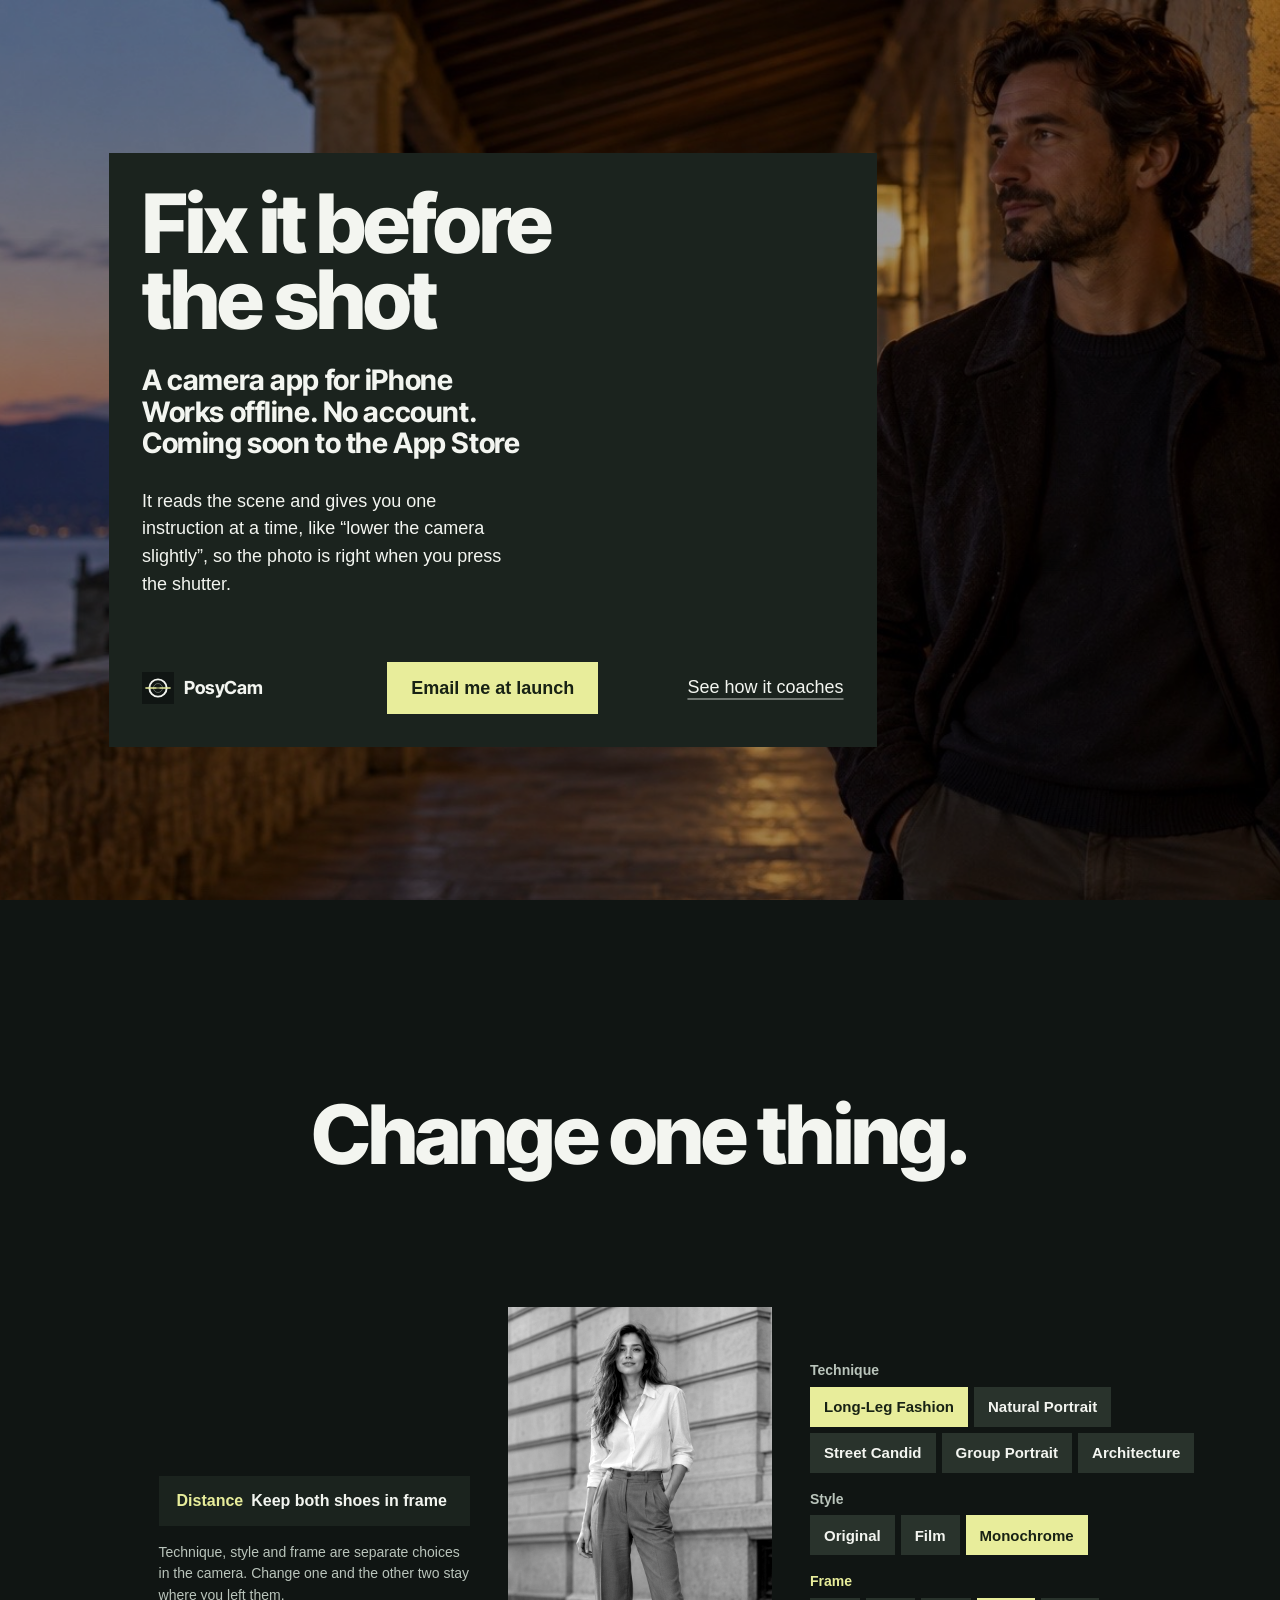
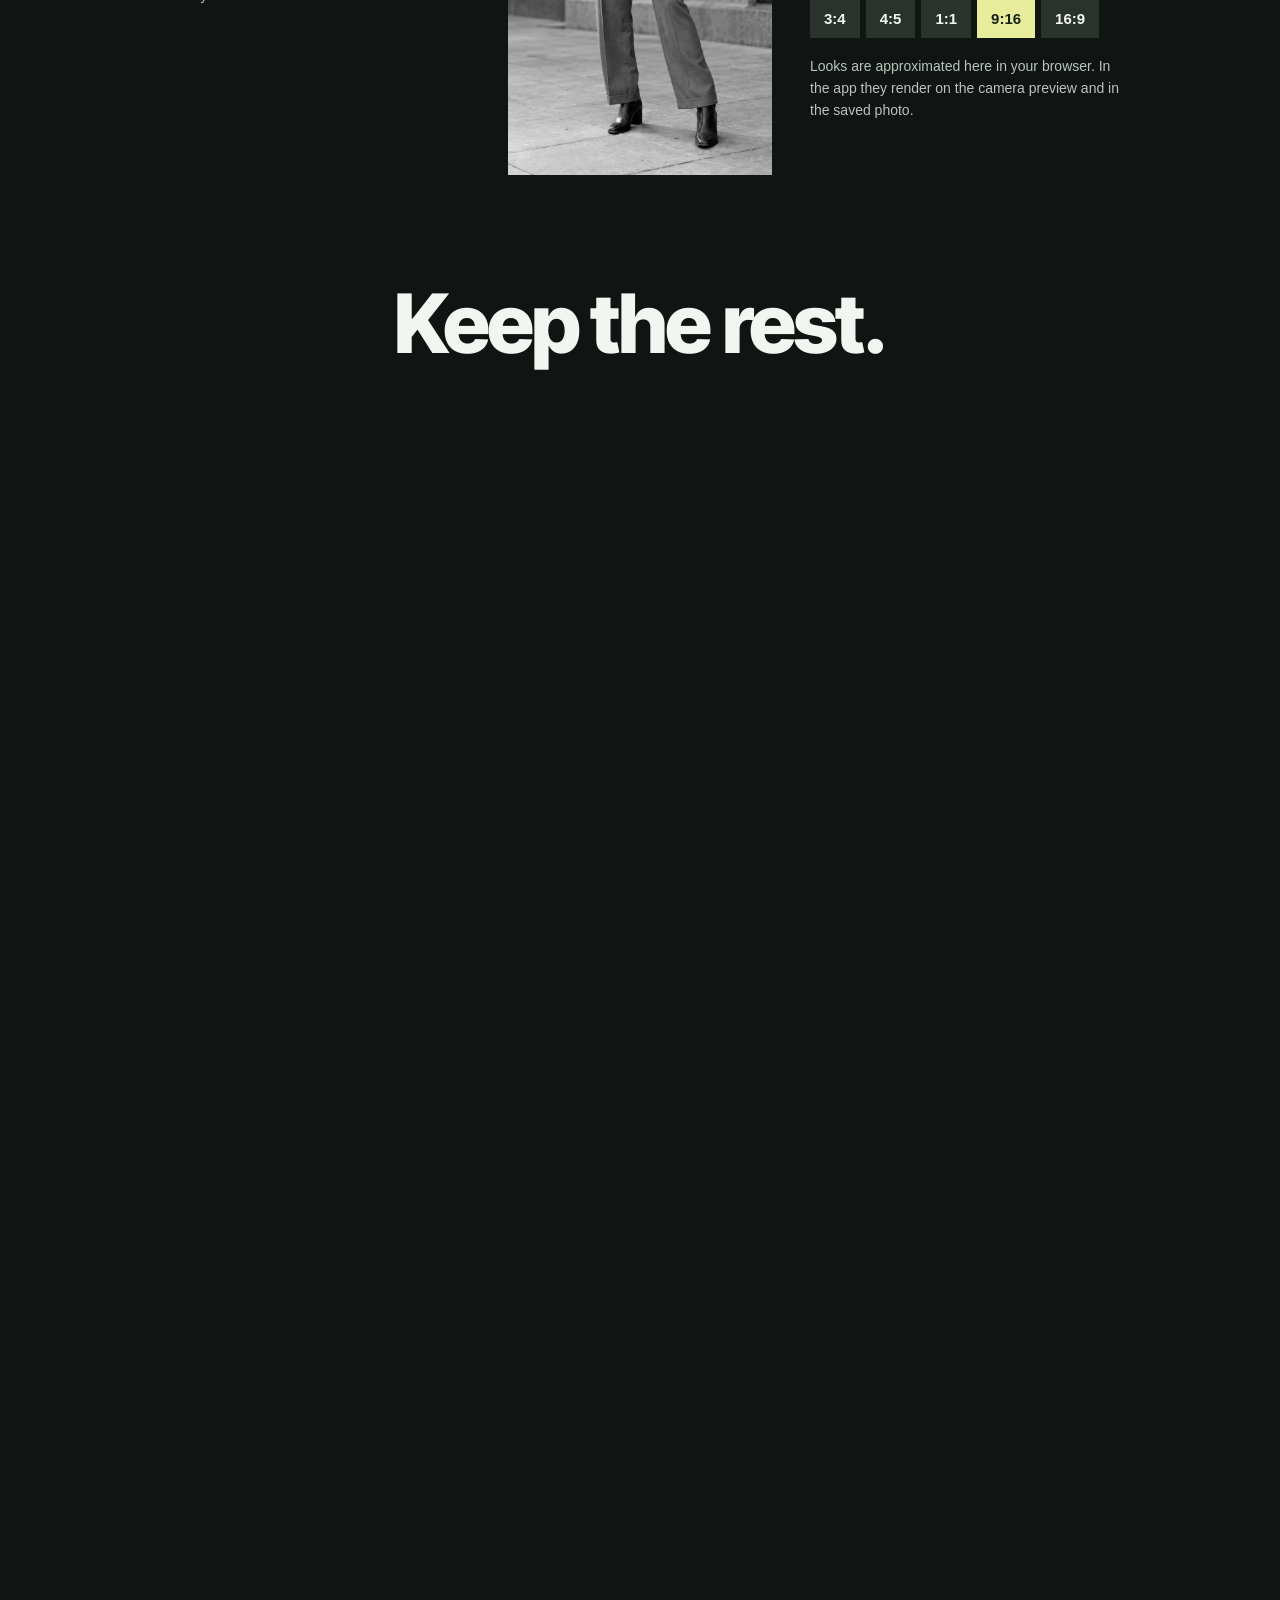
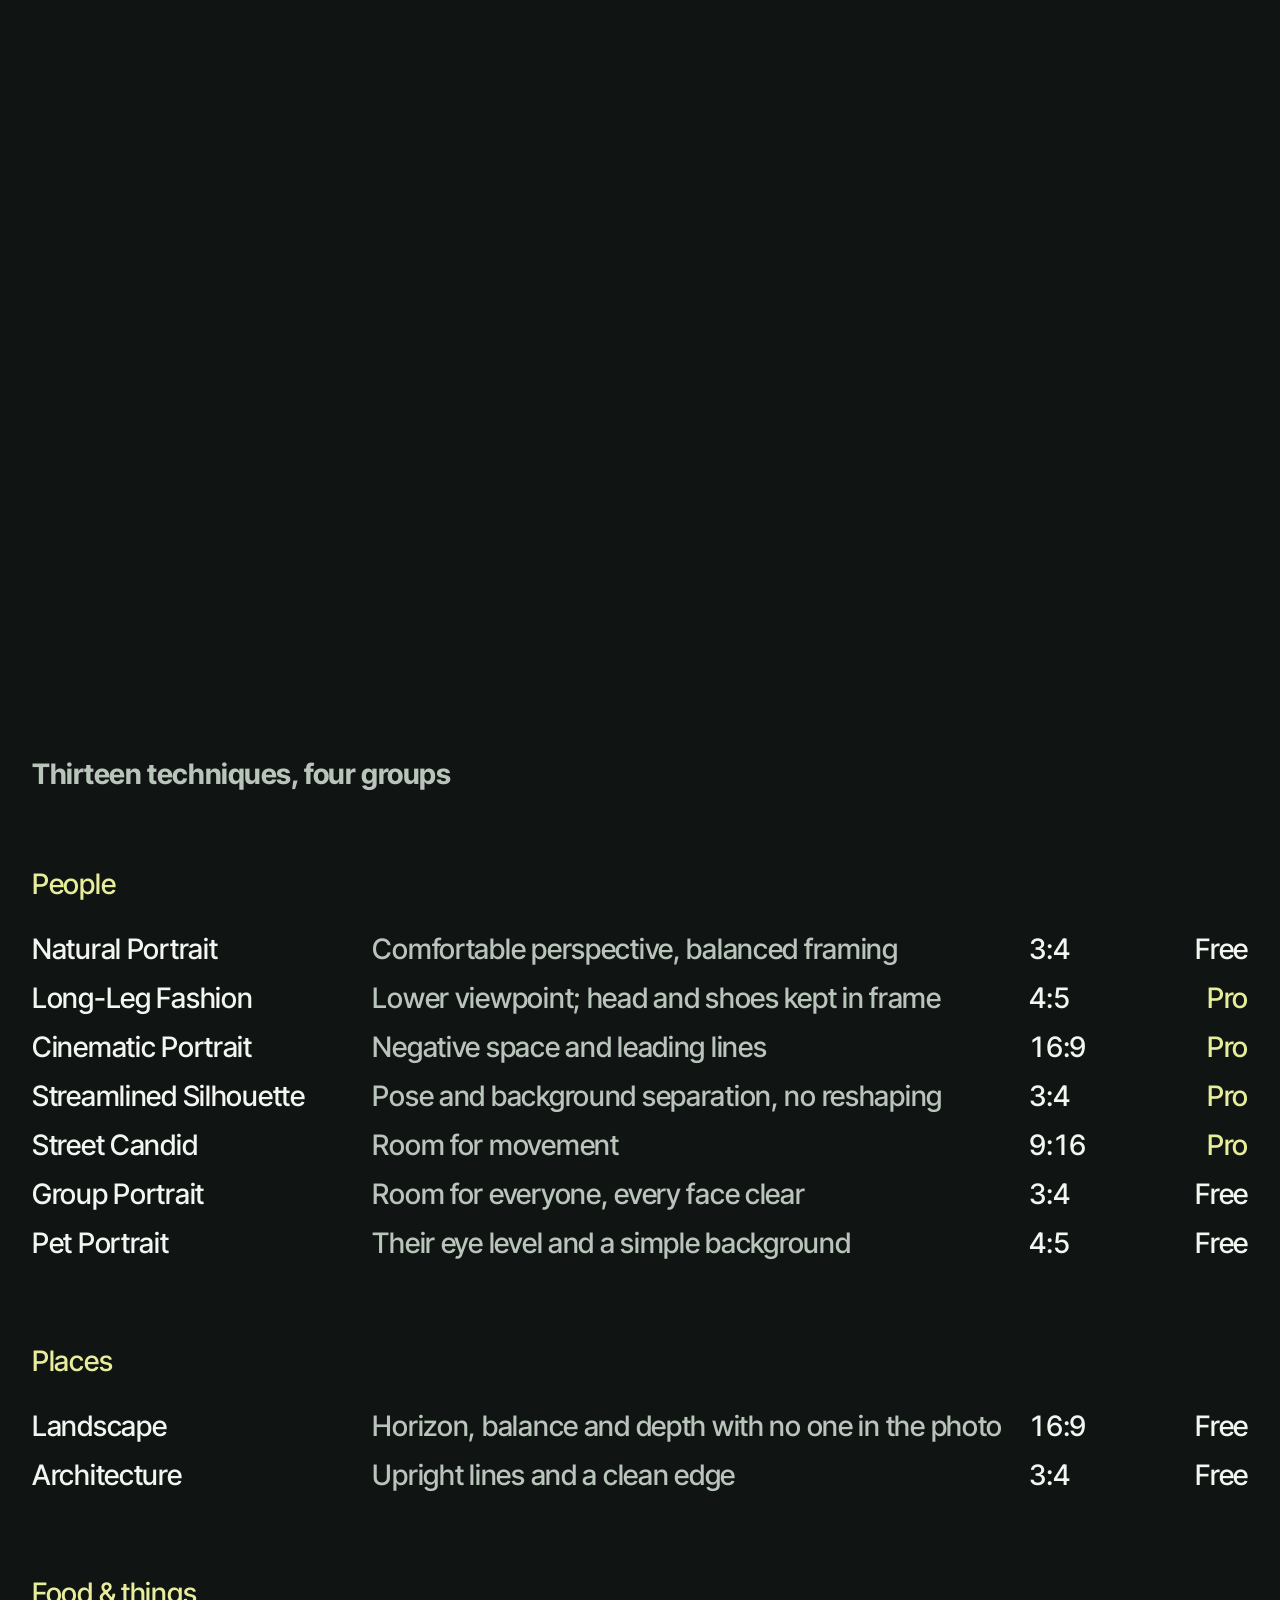
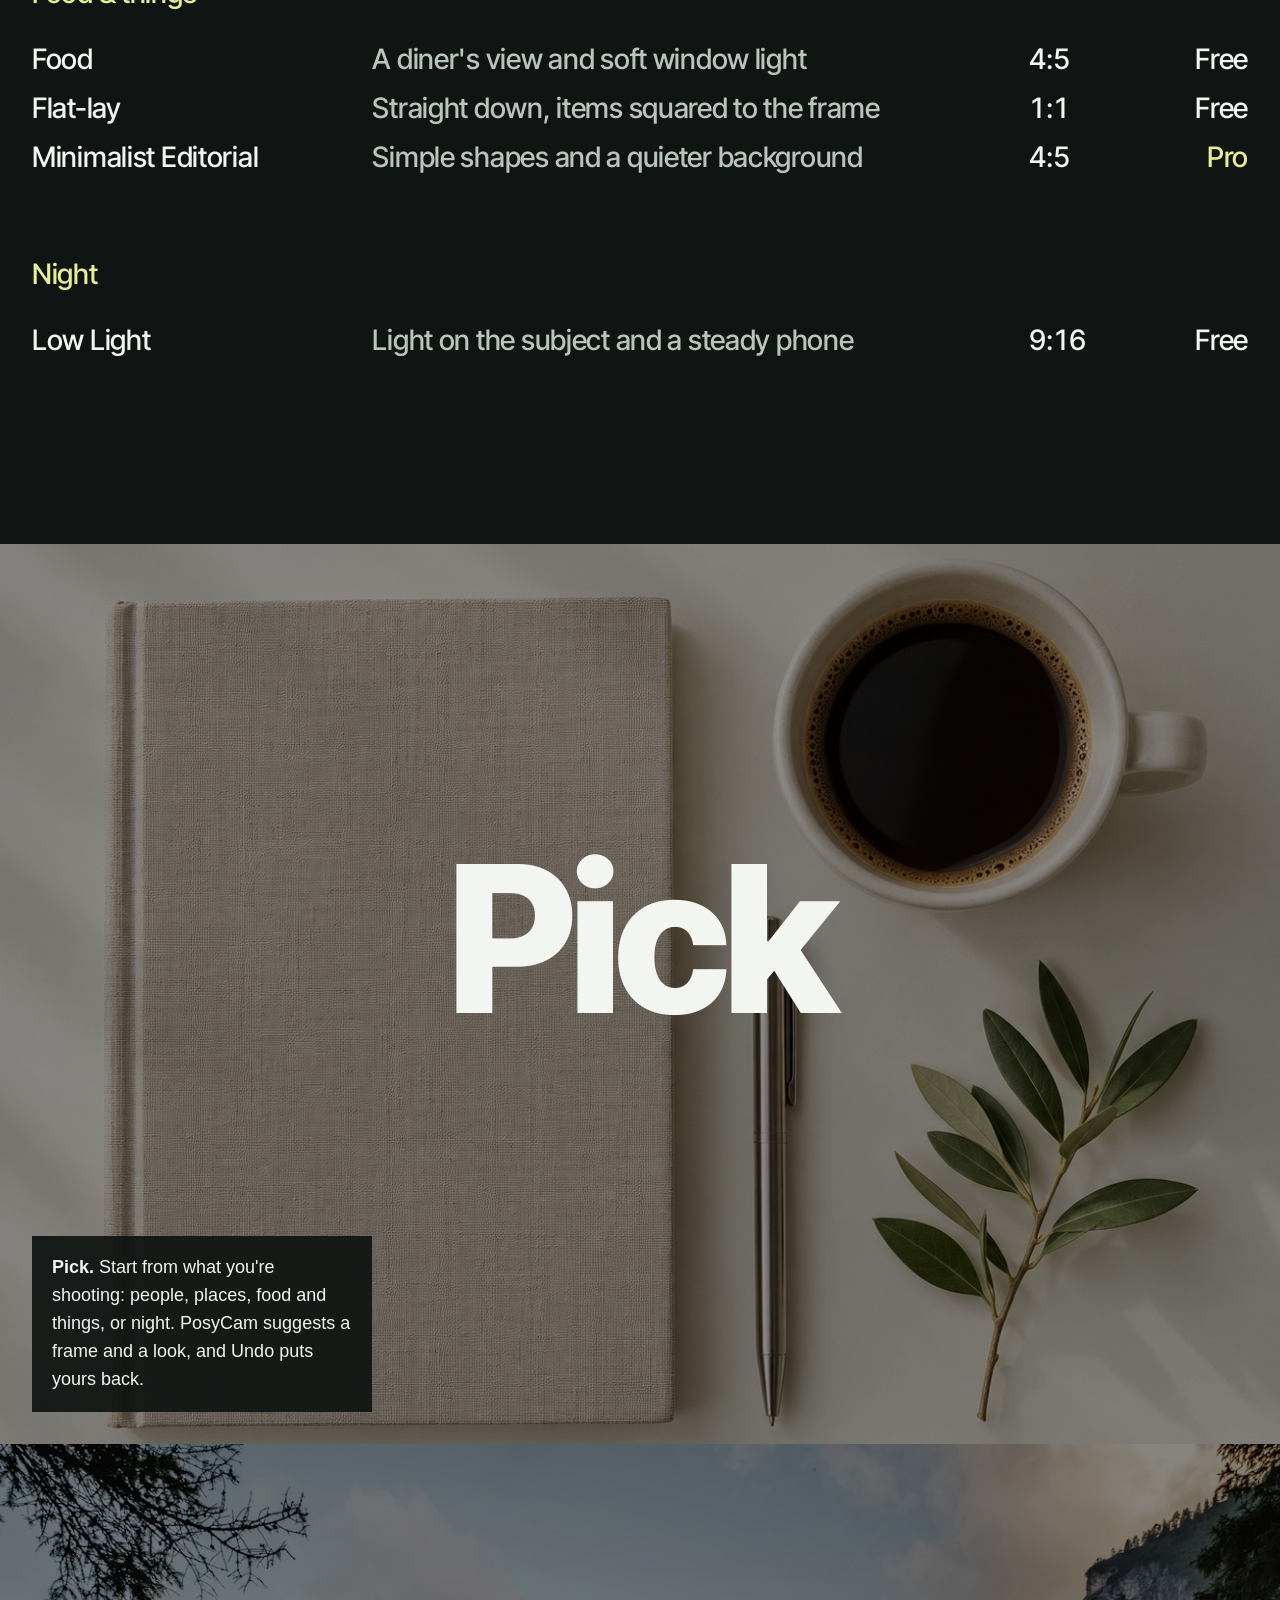
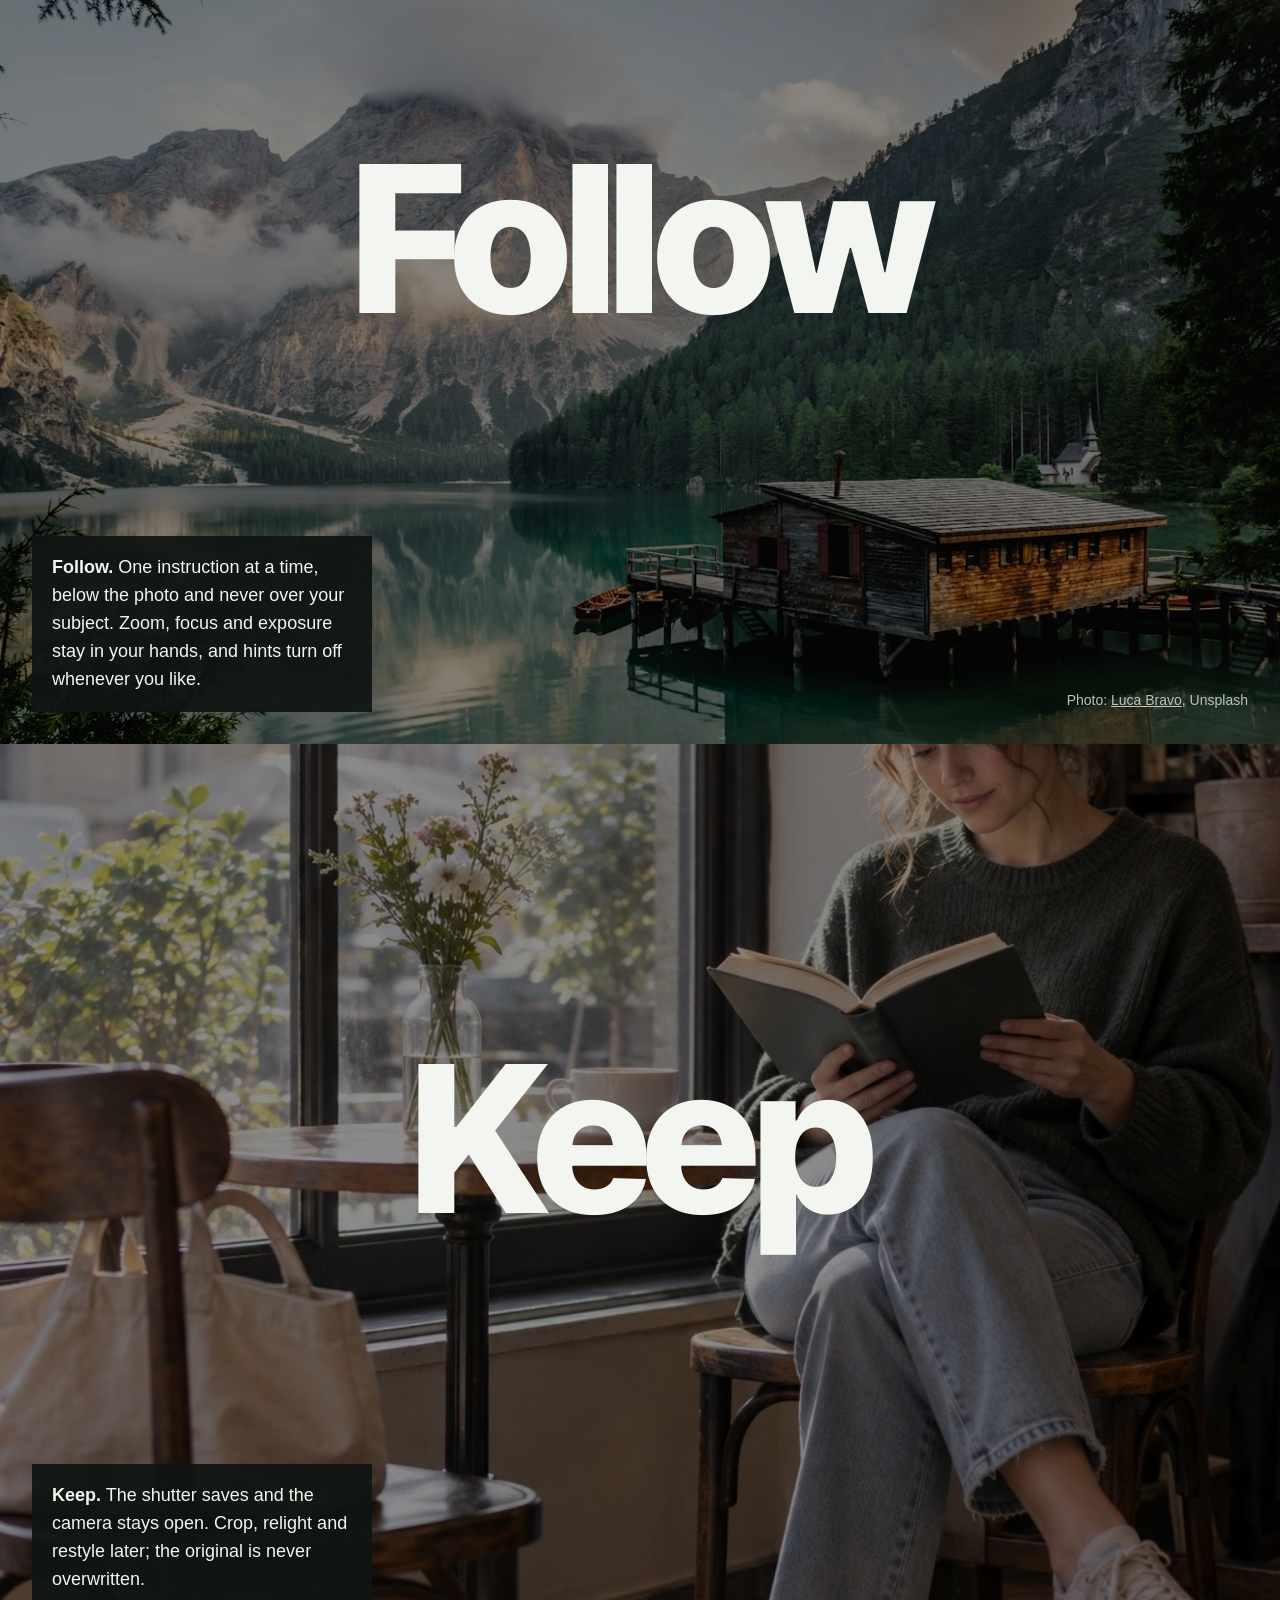
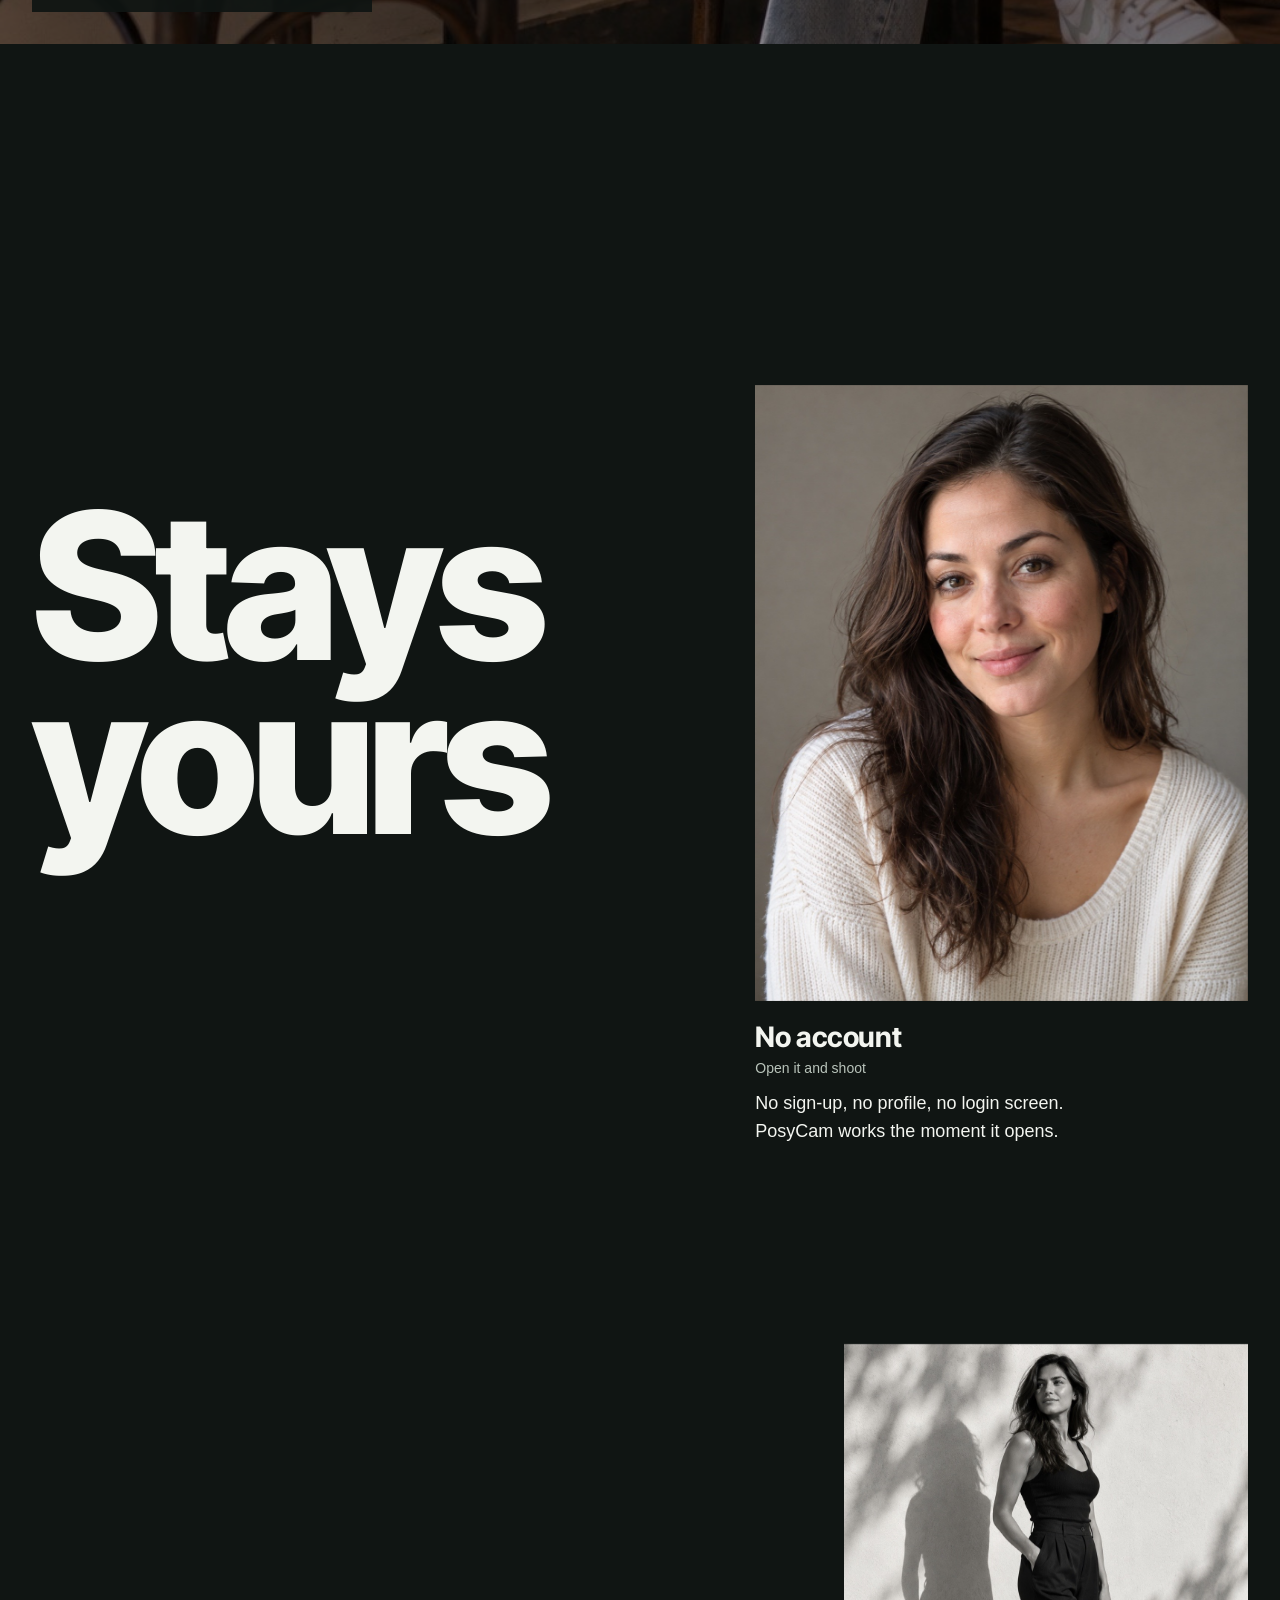
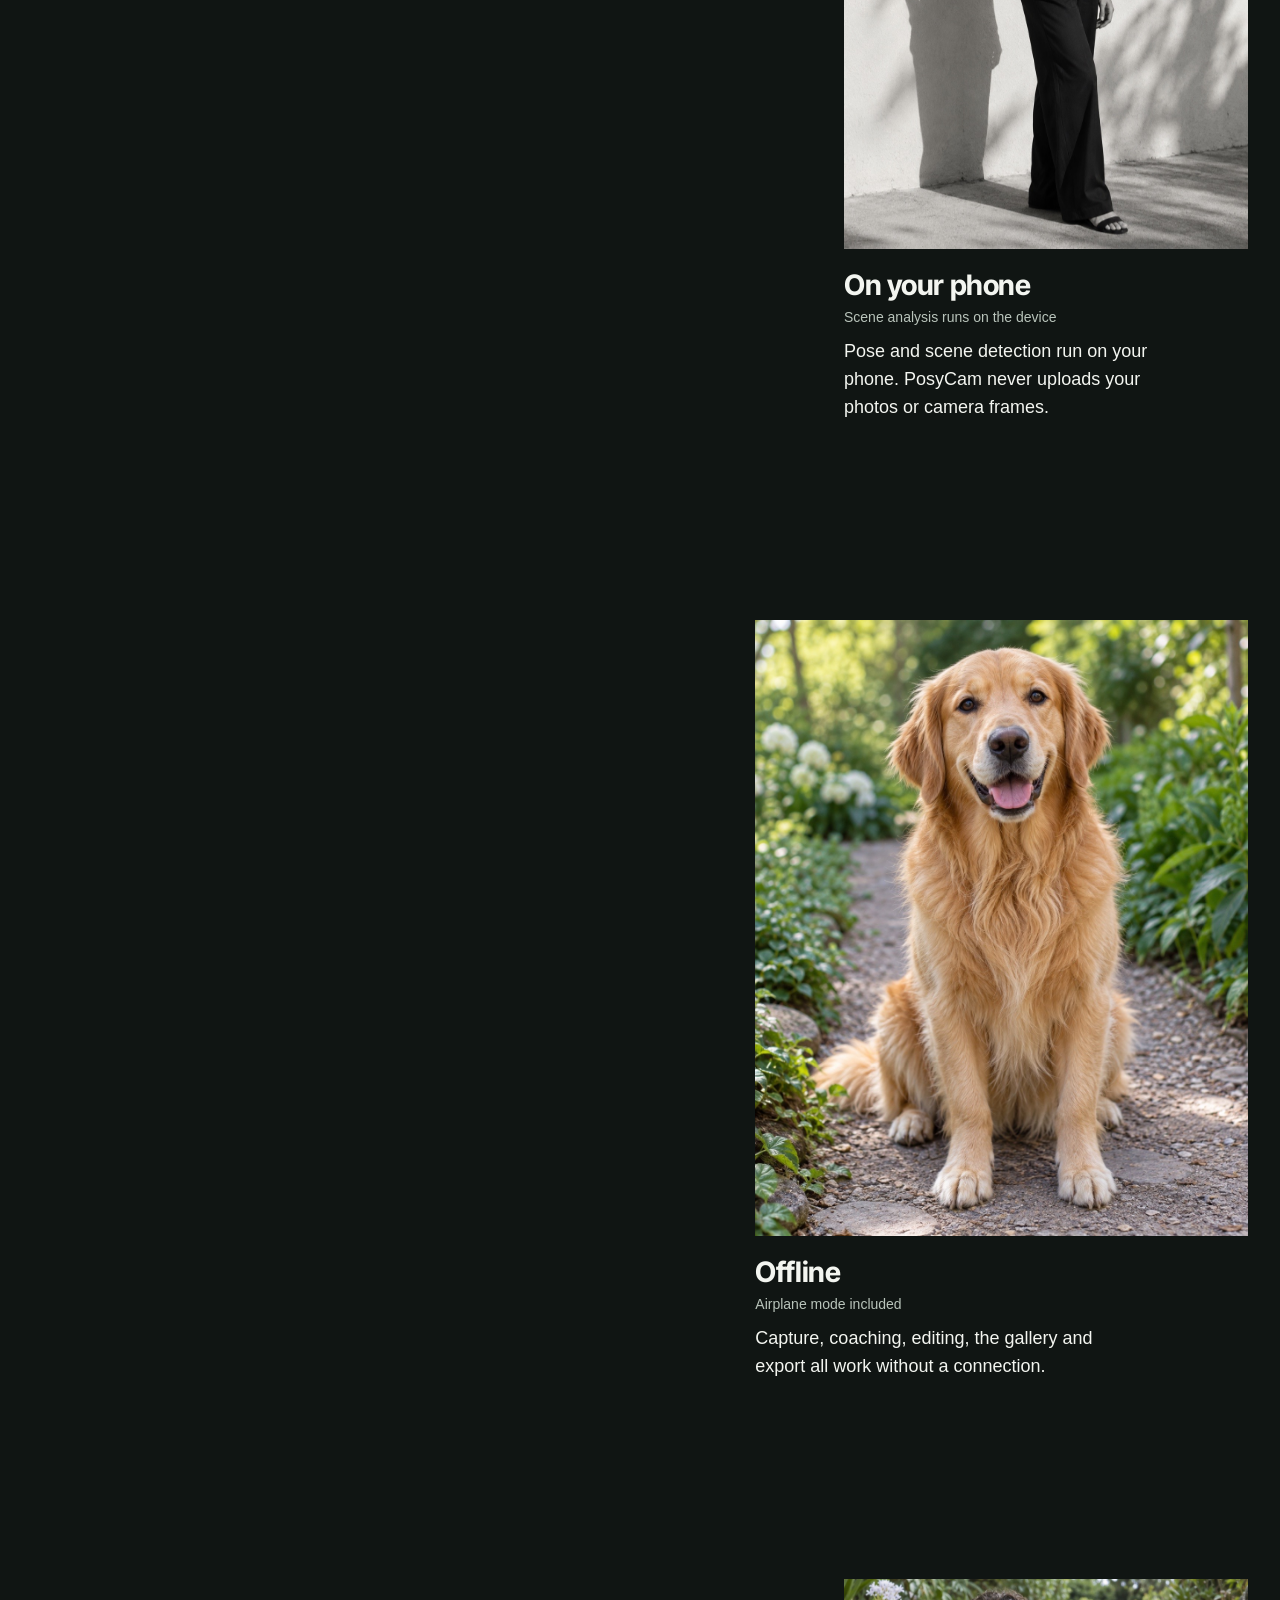
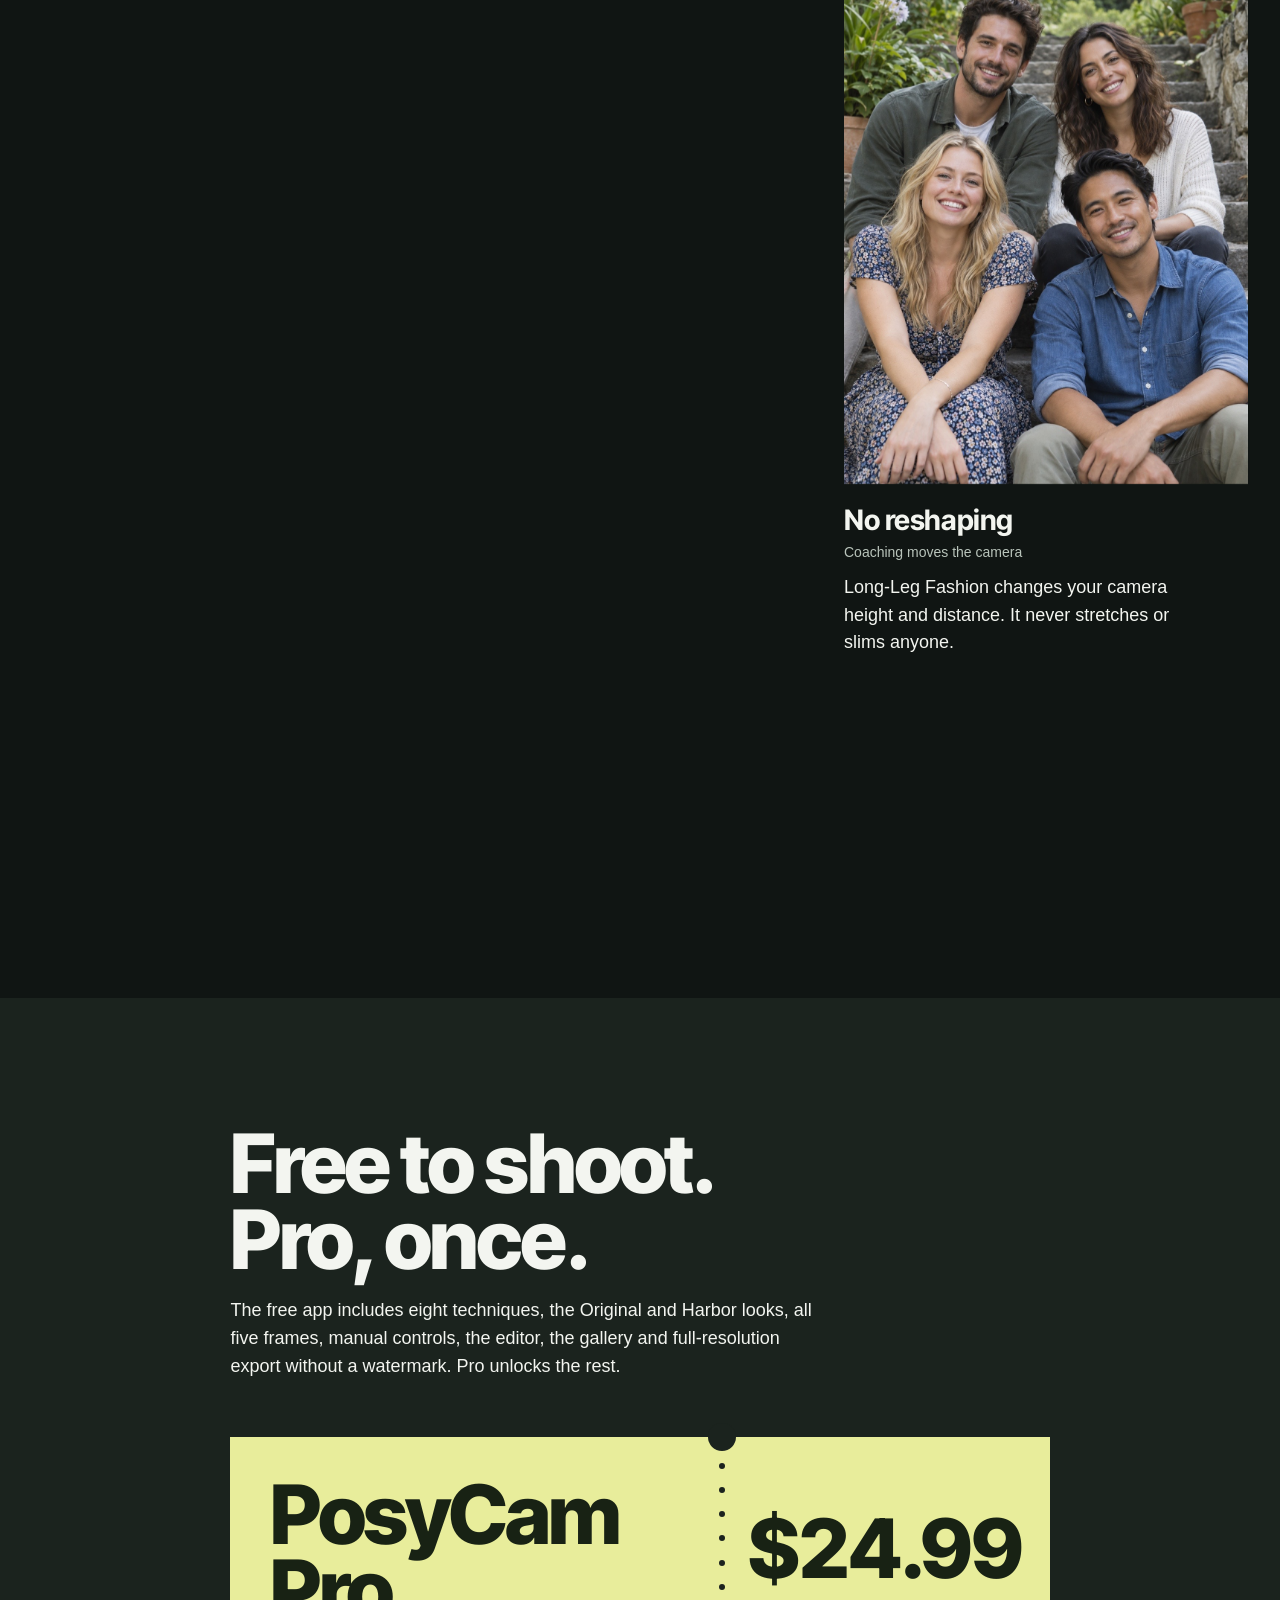
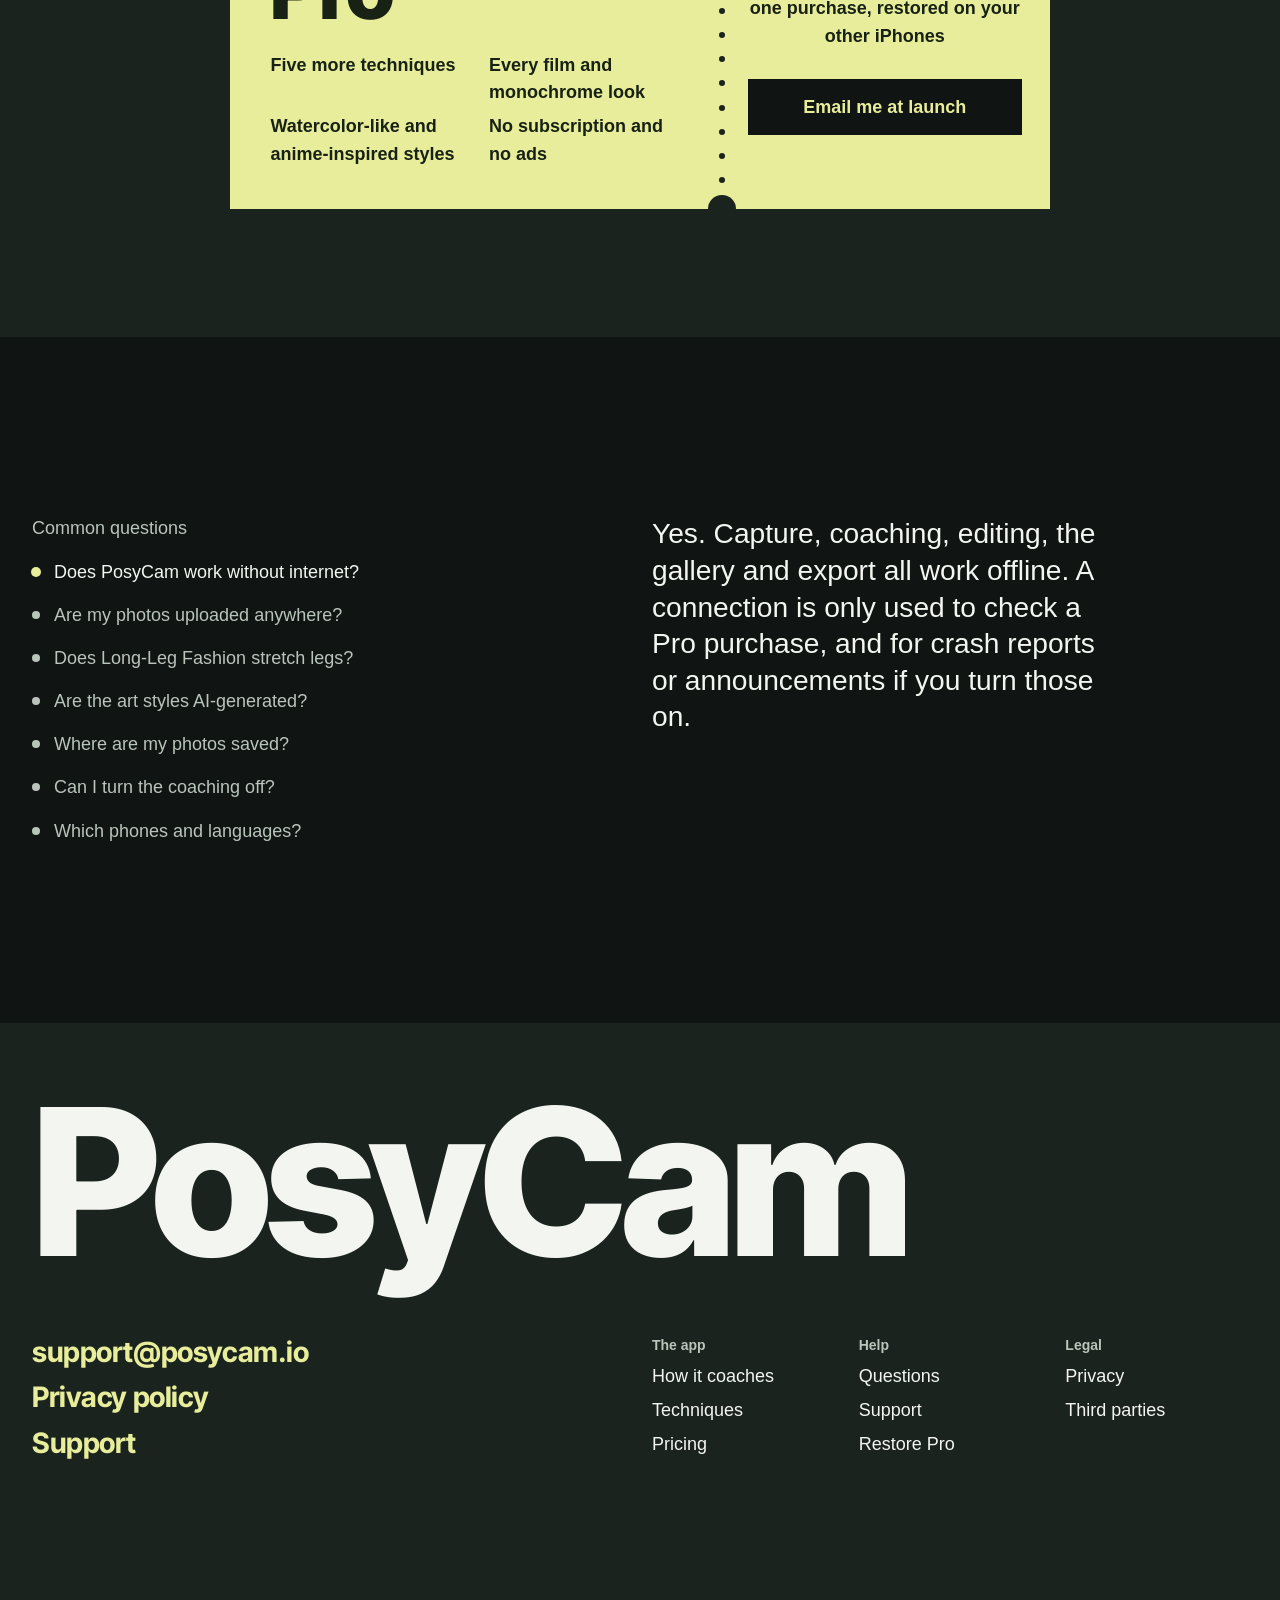
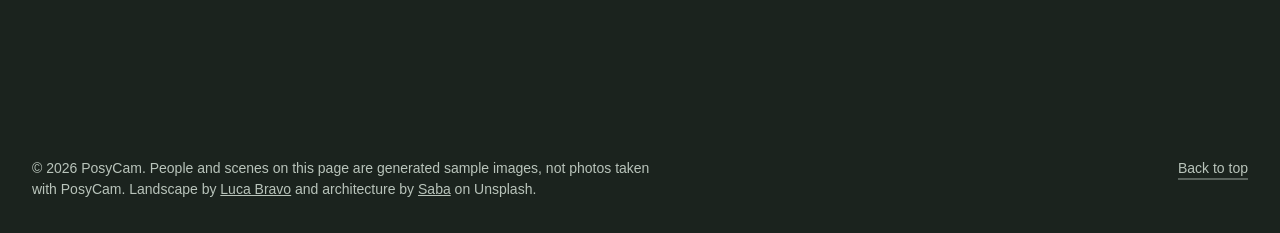
==== index.html @ 8bf220c5 "Add PosyCam landing, privacy and support pages Static site for GitHub Pages at posycam.io, using the" ====
<!doctype html>
<html lang="en">
<head>
  <meta charset="utf-8">
  <meta name="viewport" content="width=device-width, initial-scale=1">
  <title>PosyCam · Camera coaching before the shutter</title>
  <meta name="description" content="PosyCam is a camera app that coaches your framing and pose one instruction at a time. It works offline, needs no account and never uploads your photos.">
  <link rel="canonical" href="https://posycam.io/">
  <meta property="og:type" content="website">
  <meta property="og:url" content="https://posycam.io/">
  <meta property="og:title" content="PosyCam · Fix it before the shot">
  <meta property="og:description" content="A camera app that coaches your framing and pose one instruction at a time. Offline, no account, no uploads.">
  <meta property="og:image" content="https://posycam.io/assets/img/cinematic.jpg">
  <meta name="twitter:card" content="summary_large_image">
  <meta name="theme-color" content="#101513">
  <link rel="icon" href="assets/img/icon.svg" type="image/svg+xml">
  <link rel="apple-touch-icon" href="assets/img/apple-touch-icon.png">
  <link rel="preconnect" href="https://fonts.googleapis.com">
  <link rel="preconnect" href="https://fonts.gstatic.com" crossorigin>
  <link rel="stylesheet" href="https://fonts.googleapis.com/css2?family=Inter+Tight:wght@500;700;800&display=swap">
  <link rel="stylesheet" href="assets/css/site.css">
  <script>document.documentElement.classList.add('js')</script>
</head>
<body>
  <a class="skip" href="#main">Skip to content</a>

  <main id="main">
    <!-- Hero: the coach card over a dim room -->
    <section class="hero" aria-labelledby="hero-title">
      <img class="hero__photo" src="assets/img/cinematic.jpg" width="1480" height="813" alt="A man leans against a lamplit stone colonnade at dusk, with a lake and mountains behind him.">
      <div class="hero__card" data-reveal>
        <h1 id="hero-title" class="hero__title display" style="--i:0">Fix it before<br> the shot</h1>
        <p class="hero__facts" style="--i:1">
          <span>A camera app for iPhone</span>
          <span>Works offline. No account.</span>
          <span>Coming soon to the App Store</span>
        </p>
        <p class="hero__lede" style="--i:2">It reads the scene and gives you one instruction at a time, like “lower the camera slightly”, so the photo is right when you press the shutter.</p>
        <div class="hero__foot" style="--i:3">
          <a class="wordmark" href="index.html" aria-label="PosyCam home"><img src="assets/img/icon.svg" width="32" height="32" alt="">PosyCam</a>
          <a class="btn" href="mailto:support@posycam.io?subject=Tell%20me%20when%20PosyCam%20launches&amp;body=Please%20email%20me%20when%20PosyCam%20is%20on%20the%20App%20Store.">Email me at launch</a>
          <a class="link" href="#coach">See how it coaches</a>
        </div>
      </div>
    </section>

    <!-- Showcase: one viewfinder, three independent choices -->
    <section class="showcase" id="coach" aria-labelledby="coach-title">
      <div class="showcase__markers" aria-hidden="true"><span data-stage="technique"></span><span data-stage="style"></span><span data-stage="frame"></span></div>
      <div class="stage">
        <h2 id="coach-title" class="stage__title">
          <span class="stage__half stage__half--top display">Change one thing.</span>
          <span class="stage__half stage__half--bottom display">Keep the rest.</span>
        </h2>

        <div class="viewfinder" data-ui data-style="original" id="viewfinder">
          <img id="vf-photo" src="assets/img/fashion.jpg" width="1122" height="1402" alt="Sample scene for Long-Leg Fashion: a woman in wide trousers in front of a stone building.">
        </div>

        <div class="stage__left">
          <p class="coach" data-ui aria-live="polite" id="coach-line"><b>Distance</b>Keep both shoes in frame</p>
          <p class="stage__note">Technique, style and frame are separate choices in the camera. Change one and the other two stay where you left them.</p>
        </div>

        <div class="stage__right">
          <div class="controls" data-ui role="group" aria-label="Try the camera's three choices">
            <div class="controls__group is-live" data-axis="technique">
              <p class="controls__label" id="lbl-technique">Technique</p>
              <div class="chips" role="group" aria-labelledby="lbl-technique">
                <button class="chip" type="button" aria-pressed="true" data-value="fashion">Long-Leg Fashion</button>
                <button class="chip" type="button" aria-pressed="false" data-value="portrait">Natural Portrait</button>
                <button class="chip" type="button" aria-pressed="false" data-value="street">Street Candid</button>
                <button class="chip" type="button" aria-pressed="false" data-value="group">Group Portrait</button>
                <button class="chip" type="button" aria-pressed="false" data-value="architecture">Architecture</button>
              </div>
            </div>
            <div class="controls__group" data-axis="style">
              <p class="controls__label" id="lbl-style">Style</p>
              <div class="chips" role="group" aria-labelledby="lbl-style">
                <button class="chip" type="button" aria-pressed="true" data-value="original">Original</button>
                <button class="chip" type="button" aria-pressed="false" data-value="film">Film</button>
                <button class="chip" type="button" aria-pressed="false" data-value="mono">Monochrome</button>
              </div>
            </div>
            <div class="controls__group" data-axis="frame">
              <p class="controls__label" id="lbl-frame">Frame</p>
              <div class="chips" role="group" aria-labelledby="lbl-frame">
                <button class="chip" type="button" aria-pressed="false" data-value="0.75">3:4</button>
                <button class="chip" type="button" aria-pressed="true" data-value="0.8">4:5</button>
                <button class="chip" type="button" aria-pressed="false" data-value="1">1:1</button>
                <button class="chip" type="button" aria-pressed="false" data-value="0.5625">9:16</button>
                <button class="chip" type="button" aria-pressed="false" data-value="1.7778">16:9</button>
              </div>
            </div>
            <p class="stage__note">Looks are approximated here in your browser. In the app they render on the camera preview and in the saved photo.</p>
          </div>
        </div>
      </div>
    </section>

    <!-- The techniques, at one type size -->
    <section class="lineup" id="techniques" aria-labelledby="techniques-title">
      <h2 id="techniques-title" class="lineup__intro" data-reveal><span>Thirteen techniques, four groups</span></h2>
      <table>
        <caption class="vh">PosyCam techniques, what each coaches, its suggested frame and whether it is free</caption>
        <thead class="vh">
          <tr><th scope="col">Technique</th><th scope="col">What it coaches</th><th scope="col">Frame</th><th scope="col">Access</th></tr>
        </thead>
        <tbody>
          <tr><th scope="rowgroup" colspan="4">People</th></tr>
          <tr class="row" style="--i:0"><td class="t-name">Natural Portrait</td><td class="t-what">Comfortable perspective, balanced framing</td><td class="t-frame">3:4</td><td class="t-tier">Free</td></tr>
          <tr class="row" style="--i:1"><td class="t-name">Long-Leg Fashion</td><td class="t-what">Lower viewpoint; head and shoes kept in frame</td><td class="t-frame">4:5</td><td class="t-tier pro">Pro</td></tr>
          <tr class="row" style="--i:2"><td class="t-name">Cinematic Portrait</td><td class="t-what">Negative space and leading lines</td><td class="t-frame">16:9</td><td class="t-tier pro">Pro</td></tr>
          <tr class="row" style="--i:3"><td class="t-name">Streamlined Silhouette</td><td class="t-what">Pose and background separation, no reshaping</td><td class="t-frame">3:4</td><td class="t-tier pro">Pro</td></tr>
          <tr class="row" style="--i:4"><td class="t-name">Street Candid</td><td class="t-what">Room for movement</td><td class="t-frame">9:16</td><td class="t-tier pro">Pro</td></tr>
          <tr class="row" style="--i:5"><td class="t-name">Group Portrait</td><td class="t-what">Room for everyone, every face clear</td><td class="t-frame">3:4</td><td class="t-tier">Free</td></tr>
          <tr class="row" style="--i:6"><td class="t-name">Pet Portrait</td><td class="t-what">Their eye level and a simple background</td><td class="t-frame">4:5</td><td class="t-tier">Free</td></tr>
        </tbody>
        <tbody>
          <tr><th scope="rowgroup" colspan="4">Places</th></tr>
          <tr class="row" style="--i:0"><td class="t-name">Landscape</td><td class="t-what">Horizon, balance and depth with no one in the photo</td><td class="t-frame">16:9</td><td class="t-tier">Free</td></tr>
          <tr class="row" style="--i:1"><td class="t-name">Architecture</td><td class="t-what">Upright lines and a clean edge</td><td class="t-frame">3:4</td><td class="t-tier">Free</td></tr>
        </tbody>
        <tbody>
          <tr><th scope="rowgroup" colspan="4">Food &amp; things</th></tr>
          <tr class="row" style="--i:0"><td class="t-name">Food</td><td class="t-what">A diner's view and soft window light</td><td class="t-frame">4:5</td><td class="t-tier">Free</td></tr>
          <tr class="row" style="--i:1"><td class="t-name">Flat-lay</td><td class="t-what">Straight down, items squared to the frame</td><td class="t-frame">1:1</td><td class="t-tier">Free</td></tr>
          <tr class="row" style="--i:2"><td class="t-name">Minimalist Editorial</td><td class="t-what">Simple shapes and a quieter background</td><td class="t-frame">4:5</td><td class="t-tier pro">Pro</td></tr>
        </tbody>
        <tbody>
          <tr><th scope="rowgroup" colspan="4">Night</th></tr>
          <tr class="row" style="--i:0"><td class="t-name">Low Light</td><td class="t-what">Light on the subject and a steady phone</td><td class="t-frame">9:16</td><td class="t-tier">Free</td></tr>
        </tbody>
      </table>
    </section>

    <!-- How it works: one verb at a time -->
    <section class="verbs" id="how" aria-labelledby="how-title">
      <h2 id="how-title" class="vh">How PosyCam works</h2>
      <div class="verb-panel">
        <img src="assets/img/flatlay.jpg" width="1254" height="1254" alt="Sample scene: a breakfast table photographed from directly above." loading="lazy">
        <p class="verb-panel__word display" aria-hidden="true">Pick</p>
        <p class="verb-panel__text" data-reveal><span><b>Pick.</b> Start from what you're shooting: people, places, food and things, or night. PosyCam suggests a frame and a look, and Undo puts yours back.</span></p>
      </div>
      <div class="verb-panel">
        <img src="assets/img/landscape.jpg" width="1400" height="933" alt="A wooden boathouse on a still mountain lake." loading="lazy">
        <p class="verb-panel__word display" aria-hidden="true">Follow</p>
        <p class="verb-panel__text" data-reveal><span><b>Follow.</b> One instruction at a time, below the photo and never over your subject. Zoom, focus and exposure stay in your hands, and hints turn off whenever you like.</span></p>
        <p class="verb-panel__credit">Photo: <a href="https://unsplash.com/photos/zAjdgNXsMeg">Luca Bravo</a>, Unsplash</p>
      </div>
      <div class="verb-panel">
        <img src="assets/img/cafe.jpg" width="1024" height="1536" alt="Sample scene: a café table by a rainy window." loading="lazy">
        <p class="verb-panel__word display" aria-hidden="true">Keep</p>
        <p class="verb-panel__text" data-reveal><span><b>Keep.</b> The shutter saves and the camera stays open. Crop, relight and restyle later; the original is never overwritten.</span></p>
      </div>
    </section>

    <!-- Privacy promises: pinned title, portraits pass -->
    <section class="promises" id="privacy-promises" aria-labelledby="promises-title">
      <div class="promises__title"><h2 id="promises-title" class="display">Stays yours</h2></div>
      <ul class="promises__list">
        <li class="promise" data-reveal="mask">
          <img src="assets/img/portrait.jpg" width="1086" height="1448" alt="Sample scene: a smiling woman in a cream sweater." loading="lazy">
          <h3>No account</h3>
          <p class="role">Open it and shoot</p>
          <p class="what">No sign-up, no profile, no login screen. PosyCam works the moment it opens.</p>
        </li>
        <li class="promise" data-reveal="mask">
          <img src="assets/img/silhouette.jpg" width="1086" height="1448" alt="Sample scene: a woman posed against a plain wall, outline clear of the background." loading="lazy">
          <h3>On your phone</h3>
          <p class="role">Scene analysis runs on the device</p>
          <p class="what">Pose and scene detection run on your phone. PosyCam never uploads your photos or camera frames.</p>
        </li>
        <li class="promise" data-reveal="mask">
          <img src="assets/img/pet.jpg" width="1122" height="1402" alt="Sample scene: a dog photographed at its own eye level." loading="lazy">
          <h3>Offline</h3>
          <p class="role">Airplane mode included</p>
          <p class="what">Capture, coaching, editing, the gallery and export all work without a connection.</p>
        </li>
        <li class="promise" data-reveal="mask">
          <img src="assets/img/group.jpg" width="1086" height="1448" alt="Sample scene: four friends together, every face visible." loading="lazy">
          <h3>No reshaping</h3>
          <p class="role">Coaching moves the camera</p>
          <p class="what">Long-Leg Fashion changes your camera height and distance. It never stretches or slims anyone.</p>
        </li>
      </ul>
    </section>

    <!-- Pricing: the ticket -->
    <section class="pricing" id="pricing" aria-labelledby="pricing-title">
      <div class="pricing__head" data-reveal>
        <h2 id="pricing-title" class="display" style="--i:0">Free to shoot.<br> Pro, once.</h2>
        <p style="--i:1">The free app includes eight techniques, the Original and Harbor looks, all five frames, manual controls, the editor, the gallery and full-resolution export without a watermark. Pro unlocks the rest.</p>
      </div>
      <div class="ticket" data-reveal>
        <div class="ticket__main" style="--i:0">
          <h3 class="display">PosyCam Pro</h3>
          <ul>
            <li>Five more techniques</li>
            <li>Every film and monochrome look</li>
            <li>Watercolor-like and anime-inspired styles</li>
            <li>No subscription and no ads</li>
          </ul>
        </div>
        <div class="ticket__stub" style="--i:1">
          <p class="ticket__price display">$24.99</p>
          <p class="ticket__once">one purchase, restored on your other iPhones</p>
          <a class="btn" href="mailto:support@posycam.io?subject=Tell%20me%20when%20PosyCam%20launches&amp;body=Please%20email%20me%20when%20PosyCam%20is%20on%20the%20App%20Store.">Email me at launch</a>
        </div>
        <span class="ticket__notch ticket__notch--top" aria-hidden="true"></span>
        <span class="ticket__notch ticket__notch--bottom" aria-hidden="true"></span>
        <span class="ticket__perf" aria-hidden="true"><i></i><i></i><i></i><i></i><i></i><i></i><i></i><i></i><i></i><i></i><i></i><i></i><i></i><i></i></span>
      </div>
    </section>

    <!-- Questions -->
    <section class="faq" id="questions" aria-labelledby="faq-title">
      <div class="faq__list">
        <h2 id="faq-title" class="faq__heading">Common questions</h2>
        <div class="faq__item">
          <button class="faq__q" type="button" aria-expanded="true" aria-controls="a1" id="q1">Does PosyCam work without internet?</button>
          <div class="faq__a" id="a1" role="region" aria-labelledby="q1"><p>Yes. Capture, coaching, editing, the gallery and export all work offline. A connection is only used to check a Pro purchase, and for crash reports or announcements if you turn those on.</p></div>
        </div>
        <div class="faq__item">
          <button class="faq__q" type="button" aria-expanded="false" aria-controls="a2" id="q2">Are my photos uploaded anywhere?</button>
          <div class="faq__a" id="a2" role="region" aria-labelledby="q2"><p>No. Photos and camera frames stay on your phone. They leave only when you save them to your photo library or share them yourself.</p></div>
        </div>
        <div class="faq__item">
          <button class="faq__q" type="button" aria-expanded="false" aria-controls="a3" id="q3">Does Long-Leg Fashion stretch legs?</button>
          <div class="faq__a" id="a3" role="region" aria-labelledby="q3"><p>No. It coaches a lower camera, the right distance and room for the shoes. The photo itself is never warped.</p></div>
        </div>
        <div class="faq__item">
          <button class="faq__q" type="button" aria-expanded="false" aria-controls="a4" id="q4">Are the art styles AI-generated?</button>
          <div class="faq__a" id="a4" role="region" aria-labelledby="q4"><p>No. Film, monochrome, watercolor-like and anime-inspired looks are filters applied to your own photo. Nothing is generated or redrawn.</p></div>
        </div>
        <div class="faq__item">
          <button class="faq__q" type="button" aria-expanded="false" aria-controls="a5" id="q5">Where are my photos saved?</button>
          <div class="faq__a" id="a5" role="region" aria-labelledby="q5"><p>In PosyCam's own gallery, with every edit kept reversible, and in your photo library unless you turn that off. Deleting a photo in PosyCam leaves the library copy alone.</p></div>
        </div>
        <div class="faq__item">
          <button class="faq__q" type="button" aria-expanded="false" aria-controls="a6" id="q6">Can I turn the coaching off?</button>
          <div class="faq__a" id="a6" role="region" aria-labelledby="q6"><p>Yes. Hints, photo marks, how often hints appear and automatic adjustments each have their own switch, and Manual mode shows no hints at all.</p></div>
        </div>
        <div class="faq__item">
          <button class="faq__q" type="button" aria-expanded="false" aria-controls="a7" id="q7">Which phones and languages?</button>
          <div class="faq__a" id="a7" role="region" aria-labelledby="q7"><p>iPhone with iOS 18.2 or later at launch; Android is in development. The app speaks English, Traditional and Simplified Chinese, Japanese, Korean, Spanish, Brazilian Portuguese and Indonesian.</p></div>
        </div>
      </div>
      <div class="faq__pane" id="faq-pane" aria-live="polite"></div>
    </section>
  </main>

  <footer class="foot" data-reveal>
    <p class="foot__name display" style="--i:0">PosyCam</p>
    <div class="foot__row" style="--i:1">
      <ul class="foot__places">
        <li><a href="mailto:support@posycam.io">support@posycam.io</a></li>
        <li><a href="privacy/index.html">Privacy policy</a></li>
        <li><a href="support/index.html">Support</a></li>
      </ul>
      <div class="foot__cols">
        <div>
          <h3>The app</h3>
          <ul>
            <li><a href="#coach">How it coaches</a></li>
            <li><a href="#techniques">Techniques</a></li>
            <li><a href="#pricing">Pricing</a></li>
          </ul>
        </div>
        <div>
          <h3>Help</h3>
          <ul>
            <li><a href="#questions">Questions</a></li>
            <li><a href="support/index.html">Support</a></li>
            <li><a href="support/index.html#restore">Restore Pro</a></li>
          </ul>
        </div>
        <div>
          <h3>Legal</h3>
          <ul>
            <li><a href="privacy/index.html">Privacy</a></li>
            <li><a href="privacy/index.html#third-parties">Third parties</a></li>
          </ul>
        </div>
      </div>
    </div>
    <div class="foot__legal" style="--i:2">
      <p>© 2026 PosyCam. People and scenes on this page are generated sample images, not photos taken with PosyCam. Landscape by <a href="https://unsplash.com/photos/zAjdgNXsMeg">Luca Bravo</a> and architecture by <a href="https://unsplash.com/photos/six-windows-on-a-modern-building-facade-AtWhDcBQlaU">Saba</a> on Unsplash.</p>
      <a class="link" href="#main">Back to top</a>
    </div>
  </footer>

  <script src="assets/js/site.js" defer></script>
</body>
</html>
---- assets/css/site.css ----
/* PosyCam site. Colours and display face come from the app's "Quiet viewfinder" tokens
   (camera-app-2/design/prototype/tokens.json). Every value below references these tokens. */

:root {
  --bg: #101513;
  --surface: #1B231E;
  --raised: #29332C;
  --ink: #F3F5F0;
  --muted: #B9C4BB;
  --accent: #E8ED9B;
  --on-accent: #182214;
  --matte: #080B09;
  --scrim: #101513ED;

  --display: "Inter Tight", -apple-system, BlinkMacSystemFont, "Segoe UI", Roboto, Helvetica, Arial, sans-serif;
  --text: -apple-system, BlinkMacSystemFont, "Segoe UI", Roboto, Helvetica, Arial, sans-serif;

  /* Five sizes do all the visible work. */
  --s-1: clamp(72px, 16vw, 280px);
  --s-2: clamp(44px, 6.4vw, 108px);
  --s-3: clamp(22px, 2.2vw, 32px);
  --s-4: 18px;
  --s-5: 14px;

  --m: clamp(16px, 2.5vw, 32px);
  --gap: clamp(120px, 14vw, 200px);

  --ease-out: cubic-bezier(0.22, 1, 0.36, 1);
  --ease-soft: cubic-bezier(0.33, 1, 0.68, 1);
  --t-press: 140ms;
  --t-hover: 180ms;
  --t-reveal: 800ms;

  color-scheme: dark;
}

*, *::before, *::after { box-sizing: border-box; }
html { -webkit-text-size-adjust: 100%; scroll-behavior: smooth; }
body {
  margin: 0;
  background: var(--bg);
  color: var(--ink);
  font: 400 var(--s-4)/1.55 var(--text);
  -webkit-font-smoothing: antialiased;
  overflow-x: clip;
}
img { display: block; max-width: 100%; height: auto; }
a { color: inherit; }
button { font: inherit; color: inherit; }
h1, h2, h3, p, ul, ol, dl, dd, figure, blockquote { margin: 0; }
ul, ol { padding: 0; list-style: none; }
::selection { background: var(--accent); color: var(--on-accent); }
:focus-visible { outline: 3px solid var(--accent); outline-offset: 3px; }

.vh {
  position: absolute !important; width: 1px; height: 1px; overflow: hidden; /* taste-skill-ignore: visually-hidden helper, not a rule */
  clip: rect(0 0 0 0); clip-path: inset(50%); white-space: nowrap;
}
.skip { position: absolute; left: var(--m); top: -100px; background: var(--accent); color: var(--on-accent); padding: 12px 16px; z-index: 50; }
.skip:focus { top: var(--m); }

.display { font-family: var(--display); font-weight: 800; letter-spacing: -0.035em; line-height: 0.92; }

/* Buttons: square corners, one fill. */
.btn {
  display: inline-flex; align-items: center; justify-content: center; gap: 10px;
  min-height: 52px; padding: 0 24px;
  background: var(--accent); color: var(--on-accent);
  font: 700 var(--s-4)/1 var(--text); text-decoration: none;
  border: 0; cursor: pointer;
  transition: transform var(--t-press) var(--ease-out), background-color var(--t-hover) ease;
}
.btn:hover { background: var(--ink); }
.btn:active { transform: scale(0.97); }
.link {
  text-decoration: underline; text-decoration-thickness: 2px; text-underline-offset: 5px;
  text-decoration-color: color-mix(in srgb, currentColor 40%, transparent);
  transition: text-decoration-color var(--t-hover) ease, color var(--t-hover) ease;
}
.link:hover { text-decoration-color: currentColor; color: var(--accent); }

/* ---------- Hero: card over a dim room ---------- */
.hero { position: relative; min-height: 100svh; display: grid; align-items: center; padding: var(--m); overflow: clip; }
.hero__photo { position: absolute; inset: 0; width: 100%; height: 100%; object-fit: cover; object-position: 70% 40%; filter: brightness(0.62); transform-origin: 72% 40%; }
.hero__card {
  position: relative; z-index: 1;
  width: min(100%, 60vw, 940px); min-height: 66svh; margin-left: 6vw;
  background: var(--surface); padding: clamp(24px, 2.6vw, 40px);
  display: flex; flex-direction: column; gap: 28px;
}
.hero__title { font-size: var(--s-2); max-width: 11ch; }
.hero__facts { font: 700 var(--s-3)/1.12 var(--display); letter-spacing: -0.015em; }
.hero__facts span { display: block; }
.hero__lede { max-width: 38ch; }
.hero__foot { margin-top: auto; display: grid; grid-template-columns: 1fr auto 1fr; align-items: center; gap: 16px; }
.hero__foot > :last-child { justify-self: end; }
.wordmark { display: inline-flex; align-items: center; gap: 10px; font: 700 var(--s-4)/1 var(--display); letter-spacing: -0.01em; text-decoration: none; }
.wordmark img { width: 32px; height: 32px; }

/* ---------- Showcase: one frame, three choices ---------- */
.showcase { position: relative; margin-top: var(--gap); }
.showcase__markers { position: absolute; inset: 0; pointer-events: none; }
.showcase__markers span { position: absolute; left: 0; width: 1px; height: 1px; } /* taste-skill-ignore: invisible scroll markers */
.showcase__markers span:nth-child(1) { top: 0; }
.showcase__markers span:nth-child(2) { top: 33%; }
.showcase__markers span:nth-child(3) { top: 66%; }
.stage {
  padding: 0 var(--m);
  display: grid; justify-items: center; gap: 24px;
}
.stage__title { display: contents; }
.stage__half { font-size: var(--s-2); text-align: center; }
.viewfinder {
  --r: 0.8;
  width: min(66vw, calc(36svh * var(--r))); aspect-ratio: var(--r);
  background: var(--matte); overflow: hidden; position: relative;
}
.viewfinder img { width: 100%; height: 100%; object-fit: cover; transition: opacity 260ms ease, filter 400ms ease; }
.viewfinder img.is-swapping { opacity: 0; }
.viewfinder[data-style="film"] img { filter: sepia(0.22) saturate(1.2) contrast(1.06) brightness(1.03) hue-rotate(-8deg); }
.viewfinder[data-style="mono"] img { filter: grayscale(1) contrast(1.18) brightness(1.02); }

.coach { background: var(--surface); padding: 14px 18px; width: min(100%, 420px); font: 600 16px/1.35 var(--text); }
.coach b { color: var(--accent); font-weight: 700; margin-right: 8px; }
.controls { width: min(100%, 420px); display: grid; gap: 18px; }
.controls__group { display: grid; gap: 8px; }
.controls__label { font: 600 var(--s-5)/1.2 var(--text); color: var(--muted); transition: color var(--t-hover) ease; }
.controls__group.is-live .controls__label { color: var(--accent); }
.chips { display: flex; flex-wrap: wrap; gap: 6px; }
.chip {
  min-height: 40px; padding: 0 14px; border: 0; cursor: pointer;
  background: var(--raised); color: var(--ink); font: 600 15px/1 var(--text);
  transition: background-color var(--t-hover) ease, color var(--t-hover) ease, transform var(--t-press) var(--ease-out);
}
.chip:hover { background: #34403A; }
.chip:active { transform: scale(0.96); }
.chip[aria-pressed="true"] { background: var(--accent); color: var(--on-accent); }
.stage__note { color: var(--muted); font-size: var(--s-5); max-width: 40ch; }

@media (min-width: 960px) {
  .showcase { height: 300vh; }
  .stage {
    position: sticky; top: 0; height: 100svh;
    grid-template-columns: 1fr auto 1fr; grid-template-rows: auto 1fr auto;
    align-items: center; column-gap: clamp(24px, 3vw, 56px); row-gap: 0;
    padding-top: 2svh; padding-bottom: 2svh;
  }
  .stage__half--top { grid-column: 1 / -1; grid-row: 1; position: relative; z-index: 2; }
  .stage__half--bottom { grid-column: 1 / -1; grid-row: 3; margin-top: -0.3em; position: relative; z-index: 2; }
  .viewfinder { grid-column: 2; grid-row: 2; width: min(30vw, calc(52svh * var(--r))); }
  .stage__left { grid-column: 1; grid-row: 2; justify-self: end; display: grid; gap: 16px; }
  .stage__right { grid-column: 3; grid-row: 2; justify-self: start; align-self: center; }
  .stage__half--bottom { color: var(--ink); }
}

/* ---------- Techniques: line-up at one size ---------- */
.lineup { margin-top: var(--gap); padding: 0 var(--m); }
.lineup__intro { font: 700 var(--s-3)/1.15 var(--display); letter-spacing: -0.015em; color: var(--muted); max-width: 30ch; }
.lineup table { width: 100%; border-collapse: collapse; font: 500 var(--s-3)/1.5 var(--display); letter-spacing: -0.01em; }
.lineup th, .lineup td { padding: 0; text-align: left; vertical-align: baseline; font-weight: 500; }
.lineup tbody th[scope="rowgroup"] {
  color: var(--accent); padding: 72px 0 20px;
  position: sticky; top: 0; background: var(--bg); z-index: 1;
}
.lineup td.t-name { width: 28%; }
.lineup td.t-what { width: 54%; color: var(--muted); padding-right: 24px; }
.lineup td.t-frame { width: 8%; font-variant-numeric: tabular-nums; }
.lineup td.t-tier { text-align: right; }
.lineup td.t-tier.pro { color: var(--accent); }
.lineup tr.row td { padding-block: 0.12em; }

@media (max-width: 760px) {
  .lineup table, .lineup tbody, .lineup tr, .lineup td, .lineup th { display: block; width: auto !important; }
  .lineup thead { display: none; }
  .lineup tbody th[scope="rowgroup"] { padding: 48px 0 12px; }
  .lineup tr.row { display: grid; grid-template-columns: 1fr auto auto; column-gap: 12px; margin-bottom: 18px; }
  .lineup td.t-name { grid-column: 1 / -1; font-size: var(--s-3); }
  .lineup td.t-what { grid-column: 1; font: 400 var(--s-5)/1.4 var(--text); padding-right: 0; }
  .lineup td.t-frame, .lineup td.t-tier { font: 600 var(--s-5)/1.4 var(--text); }
}

/* ---------- How it works: one verb at a time ---------- */
.verbs { margin-top: var(--gap); }
.verb-panel { position: relative; height: 100svh; overflow: clip; }
.verb-panel img { position: absolute; inset: 0; width: 100%; height: 100%; object-fit: cover; filter: brightness(0.55); }
.verb-panel { display: grid; place-items: center; }
.verb-panel__word {
  position: relative; z-index: 1; margin-bottom: 12svh;
  font-size: var(--s-1); text-align: center; color: var(--ink);
}
.verb-panel__text {
  position: absolute; left: var(--m); bottom: var(--m); z-index: 2;
  max-width: 34ch; background: var(--scrim); padding: 18px 20px;
}
.verb-panel__credit { position: absolute; right: var(--m); bottom: var(--m); z-index: 2; font-size: var(--s-5); color: var(--muted); }
.verb-panel__credit a { color: inherit; }
@media (max-width: 760px) {
  .verb-panel__text { right: var(--m); max-width: none; bottom: calc(var(--m) + 28px); }
  .verb-panel__credit { left: var(--m); right: auto; bottom: 12px; }
}

/* ---------- Privacy promises: title pinned in its column, portraits pass beside it ---------- */
.promises { margin-top: var(--gap); padding: 0 var(--m); display: grid; grid-template-columns: repeat(12, minmax(0, 1fr)); column-gap: 24px; }
.promises__title { grid-column: 1 / 7; align-self: start; position: sticky; top: 0; height: 100svh; display: flex; align-items: center; }
.promises__title h2 { font-size: var(--s-1); line-height: 0.85; color: var(--ink); }
.promises__list { grid-column: 8 / 13; display: grid; gap: 22svh; padding: 18svh 0; }
.promise:nth-child(even) { margin-left: 18%; }
.promise img { width: 100%; aspect-ratio: 4 / 5; object-fit: cover; }
.promise h3 { font: 700 var(--s-3)/1.2 var(--display); letter-spacing: -0.015em; margin-top: 20px; }
.promise p.role { font-size: var(--s-5); color: var(--muted); margin-top: 4px; }
.promise p.what { max-width: 34ch; margin-top: 10px; }
@media (max-width: 860px) {
  .promises__title { grid-column: 1 / -1; position: static; height: auto; }
  .promises__title h2 { font-size: var(--s-1); }
  .promises__list { grid-column: 1 / -1; gap: 72px; padding: 48px 0 0; }
  .promise { width: 80%; }
  .promise:nth-child(even) { margin-left: auto; }
}

/* ---------- Pricing: the ticket ---------- */
.pricing { margin-top: var(--gap); background: var(--surface); padding: clamp(96px, 10vw, 160px) var(--m); display: grid; justify-items: center; gap: 56px; }
.pricing__head { width: min(100%, 64vw); display: grid; gap: 20px; }
.pricing__head h2 { font-size: var(--s-2); }
.pricing__head p { max-width: 60ch; }
.ticket {
  --notch: 28px;
  position: relative; width: min(100%, 64vw); aspect-ratio: 2.3 / 1;
  display: grid; grid-template-columns: 6fr 4fr;
  background: var(--accent); color: var(--on-accent);
}
.ticket__main { padding: 40px; display: flex; flex-direction: column; justify-content: space-between; gap: 24px; }
.ticket__main h3 { font-size: var(--s-2); }
.ticket__main ul { display: grid; grid-template-columns: 1fr 1fr; gap: 6px 28px; font-size: var(--s-4); font-weight: 600; }
.ticket__stub { padding: 40px 28px; display: flex; flex-direction: column; justify-content: center; align-items: stretch; gap: 8px; text-align: center; }
.ticket__price { font-size: var(--s-2); font-variant-numeric: tabular-nums; }
.ticket__once { font-weight: 600; margin-bottom: 20px; }
.ticket .btn { background: var(--bg); color: var(--accent); width: 100%; min-height: 56px; }
.ticket .btn:hover { background: var(--on-accent); }
.ticket__notch { position: absolute; width: var(--notch); height: var(--notch); border-radius: 50%; background: var(--surface); left: 60%; transform: translateX(-50%); }
.ticket__notch--top { top: calc(var(--notch) / -2); }
.ticket__notch--bottom { bottom: calc(var(--notch) / -2); }
.ticket__perf { position: absolute; left: 60%; top: 26px; bottom: 26px; transform: translateX(-50%); display: flex; flex-direction: column; justify-content: space-between; }
.ticket__perf i { display: block; width: 6px; height: 6px; border-radius: 50%; background: var(--surface); }
@media (max-width: 860px) {
  .pricing__head { width: 100%; }
  .ticket { --stub-h: 260px; width: 100%; aspect-ratio: auto; grid-template-columns: 1fr; }
  .ticket__stub { height: var(--stub-h); padding: 64px 28px 28px; justify-content: flex-start; }
  .ticket__main { padding: 40px 28px 32px; }
  .ticket__main h3 { font-size: var(--s-2); }
  .ticket__main ul { grid-template-columns: 1fr; }
  .ticket__price { font-size: var(--s-2); }
  .ticket__once { margin-bottom: 16px; }
  .ticket__notch { top: auto; bottom: var(--stub-h); transform: translateY(50%); }
  .ticket__notch--top { left: calc(var(--notch) / -2); }
  .ticket__notch--bottom { left: auto; right: calc(var(--notch) / -2); }
  .ticket__perf { top: auto; bottom: var(--stub-h); left: 26px; right: 26px; flex-direction: row; transform: translateY(50%); }
}

/* ---------- Questions: index and one answer ---------- */
.faq { margin-top: var(--gap); padding: 0 var(--m); display: grid; grid-template-columns: repeat(12, minmax(0, 1fr)); column-gap: 24px; }
.faq__list { grid-column: 1 / 6; display: grid; gap: 18px; align-content: start; }
.faq__heading { font: 400 var(--s-4)/1.4 var(--text); color: var(--muted); }
.faq__q {
  display: flex; gap: 14px; align-items: baseline; width: 100%; text-align: left;
  background: none; border: 0; padding: 0; cursor: pointer;
  font: 500 var(--s-4)/1.4 var(--text); color: var(--muted);
  transition: color var(--t-hover) ease;
}
.faq__q::before { content: ""; flex: none; width: 8px; height: 8px; border-radius: 50%; background: var(--muted); transform: translateY(-2px); transition: background-color var(--t-hover) ease, transform var(--t-press) var(--ease-out); }
.faq__q:hover { color: var(--ink); }
.faq__q[aria-expanded="true"] { color: var(--ink); }
.faq__q[aria-expanded="true"]::before { background: var(--accent); transform: translateY(-2px) scale(1.25); }
.faq__a { padding: 10px 0 6px 22px; font-size: var(--s-4); line-height: 1.45; max-width: 60ch; }
.faq__pane { display: none; }
@media (min-width: 900px) {
  html.js .faq__a { display: none; }
  html.js .faq__pane {
    display: block; grid-column: 7 / 13; position: sticky; top: 120px; align-self: start;
    font: 400 var(--s-3)/1.3 var(--text); max-width: 30ch;
    transition: opacity 150ms ease;
  }
  html.js .faq__pane.is-swapping { opacity: 0; }
}
@media (max-width: 899px) {
  .faq__list { grid-column: 1 / -1; }
  html.js .faq__a[hidden] { display: none; }
}

/* ---------- Footer: name first ---------- */
.foot { margin-top: var(--gap); background: var(--surface); padding: clamp(56px, 6vw, 96px) var(--m) var(--m); min-height: 90svh; display: flex; flex-direction: column; }
.foot__name { font-size: var(--s-1); line-height: 0.8; white-space: nowrap; }
.foot__row { margin-top: 72px; display: grid; grid-template-columns: repeat(12, minmax(0, 1fr)); column-gap: 24px; row-gap: 48px; }
.foot__places { grid-column: 1 / 6; display: grid; gap: 8px; font: 700 var(--s-3)/1.2 var(--display); letter-spacing: -0.015em; }
.foot__places a { color: var(--accent); text-decoration: none; transition: color var(--t-hover) ease; }
.foot__places a:hover { color: var(--ink); }
.foot__cols { grid-column: 7 / 13; display: grid; grid-template-columns: repeat(3, 1fr); gap: 24px; font-size: var(--s-4); }
.foot__cols h3 { font: 600 var(--s-5)/1.4 var(--text); color: var(--muted); margin-bottom: 8px; }
.foot__cols li { margin-bottom: 6px; }
.foot__cols a { text-decoration: none; }
.foot__cols a:hover { color: var(--accent); }
.foot__legal { margin-top: auto; padding-top: 96px; display: flex; justify-content: space-between; gap: 24px; font-size: var(--s-5); color: var(--muted); }
.foot__legal p { max-width: 80ch; }
.foot__legal a { color: inherit; }
@media (max-width: 760px) {
  .foot__name { font-size: var(--s-1); }
  .foot__places { grid-column: 1 / -1; font-size: var(--s-3); }
  .foot__cols { grid-column: 1 / -1; grid-template-columns: 1fr 1fr; }
  .foot__legal { flex-direction: column; }
}

/* ---------- Hero on a phone ---------- */
@media (max-width: 760px) {
  .hero { align-items: center; padding: 16px; }
  .hero__card { width: 100%; margin-left: 0; min-height: 70svh; }
  .hero__title { font-size: var(--s-2); }
  .hero__facts { font-size: var(--s-3); }
  .hero__foot { grid-template-columns: 1fr; justify-items: start; }
  .hero__foot > :last-child { justify-self: start; }
  .hero__foot .btn { width: 100%; }
}

/* ---------- Document pages (privacy, support) ---------- */
.bar { display: flex; align-items: center; justify-content: space-between; gap: 16px; padding: 20px var(--m); }
.bar nav { display: flex; gap: 20px; font-size: 15px; }
.bar nav a { text-decoration: none; color: var(--muted); }
.bar nav a:hover, .bar nav a[aria-current="page"] { color: var(--ink); }
.doc { padding: clamp(48px, 8vw, 120px) var(--m) var(--gap); display: grid; grid-template-columns: repeat(12, minmax(0, 1fr)); column-gap: 24px; }
.doc__head { grid-column: 1 / -1; margin-bottom: clamp(48px, 6vw, 96px); }
.doc__head h1 { font-size: var(--s-2); }
.doc__head p { margin-top: 20px; color: var(--muted); }
.doc__summary { grid-column: 1 / 6; align-self: start; position: sticky; top: 24px; background: var(--surface); padding: 28px; display: grid; gap: 14px; }
.doc__summary h2 { font: 700 var(--s-3)/1.15 var(--display); letter-spacing: -0.015em; }
.doc__summary li { padding-left: 20px; position: relative; }
.doc__summary li::before { content: ""; position: absolute; left: 0; top: 0.62em; width: 8px; height: 8px; border-radius: 50%; background: var(--accent); }
.doc__body { grid-column: 7 / 13; max-width: 68ch; }
.doc__body h2 { font: 700 var(--s-3)/1.2 var(--display); letter-spacing: -0.015em; margin: 56px 0 14px; }
.doc__body h2:first-child { margin-top: 0; }
.doc__body h3 { font: 700 var(--s-4)/1.4 var(--text); margin: 28px 0 8px; }
.doc__body p, .doc__body ul, .doc__body ol, .doc__body table { margin-bottom: 14px; }
.doc__body ul { list-style: disc; padding-left: 22px; }
.doc__body ol { list-style: decimal; padding-left: 22px; }
.doc__body li { margin-bottom: 6px; }
.doc__body a { color: var(--accent); }
.doc__body table { width: 100%; border-collapse: collapse; font-size: 16px; }
.doc__body th, .doc__body td { text-align: left; vertical-align: top; padding: 10px 12px 10px 0; border-bottom: 1px solid var(--raised); }
.doc__body th { color: var(--muted); font-weight: 600; }
.doc__foot { padding: 32px var(--m); background: var(--surface); display: flex; justify-content: space-between; gap: 24px; flex-wrap: wrap; font-size: var(--s-5); color: var(--muted); }
.doc__foot a { color: inherit; }
@media (max-width: 900px) {
  .doc { grid-template-columns: minmax(0, 1fr); }
  .doc__summary, .doc__body { grid-column: 1 / -1; }
  .doc__summary { position: static; margin-bottom: 56px; }
}

/* ---------- Motion ---------- */
@keyframes drift { from { transform: scale(1.02); } to { transform: scale(1.09) translateX(-1.2%); } }
.hero__photo { animation: drift 26s var(--ease-soft) infinite alternate; }

html.js [data-reveal] > :not([aria-hidden="true"]) {
  opacity: 0; transform: translateY(24px);
  transition: opacity var(--t-reveal) var(--ease-out), transform var(--t-reveal) var(--ease-out);
  transition-delay: calc(var(--i, 0) * 80ms);
}
html.js [data-reveal].in > :not([aria-hidden="true"]) { opacity: 1; transform: none; }
html.js [data-reveal="mask"] > img { opacity: 1; transform: none; clip-path: inset(0 0 100% 0); transition: clip-path 900ms var(--ease-out); }
html.js [data-reveal="mask"].in > img { clip-path: inset(0 0 0 0); }
html.js .lineup tr.row { opacity: 0; transform: translateY(16px); transition: opacity 600ms var(--ease-out), transform 600ms var(--ease-out); transition-delay: calc(var(--i, 0) * 50ms); }
html.js .lineup tbody.in tr.row { opacity: 1; transform: none; }

@media (prefers-reduced-motion: reduce) {
  html { scroll-behavior: auto; }
  .hero__photo { animation: none; }
  html.js [data-reveal] > :not([aria-hidden="true"]), html.js .lineup tr.row { opacity: 1 !important; transform: none !important; transition: none !important; }
  html.js [data-reveal="mask"] > img { clip-path: none !important; }
  .viewfinder img, .faq__pane { transition: none !important; }
  .btn, .chip, .faq__q::before { transition: none; }
}
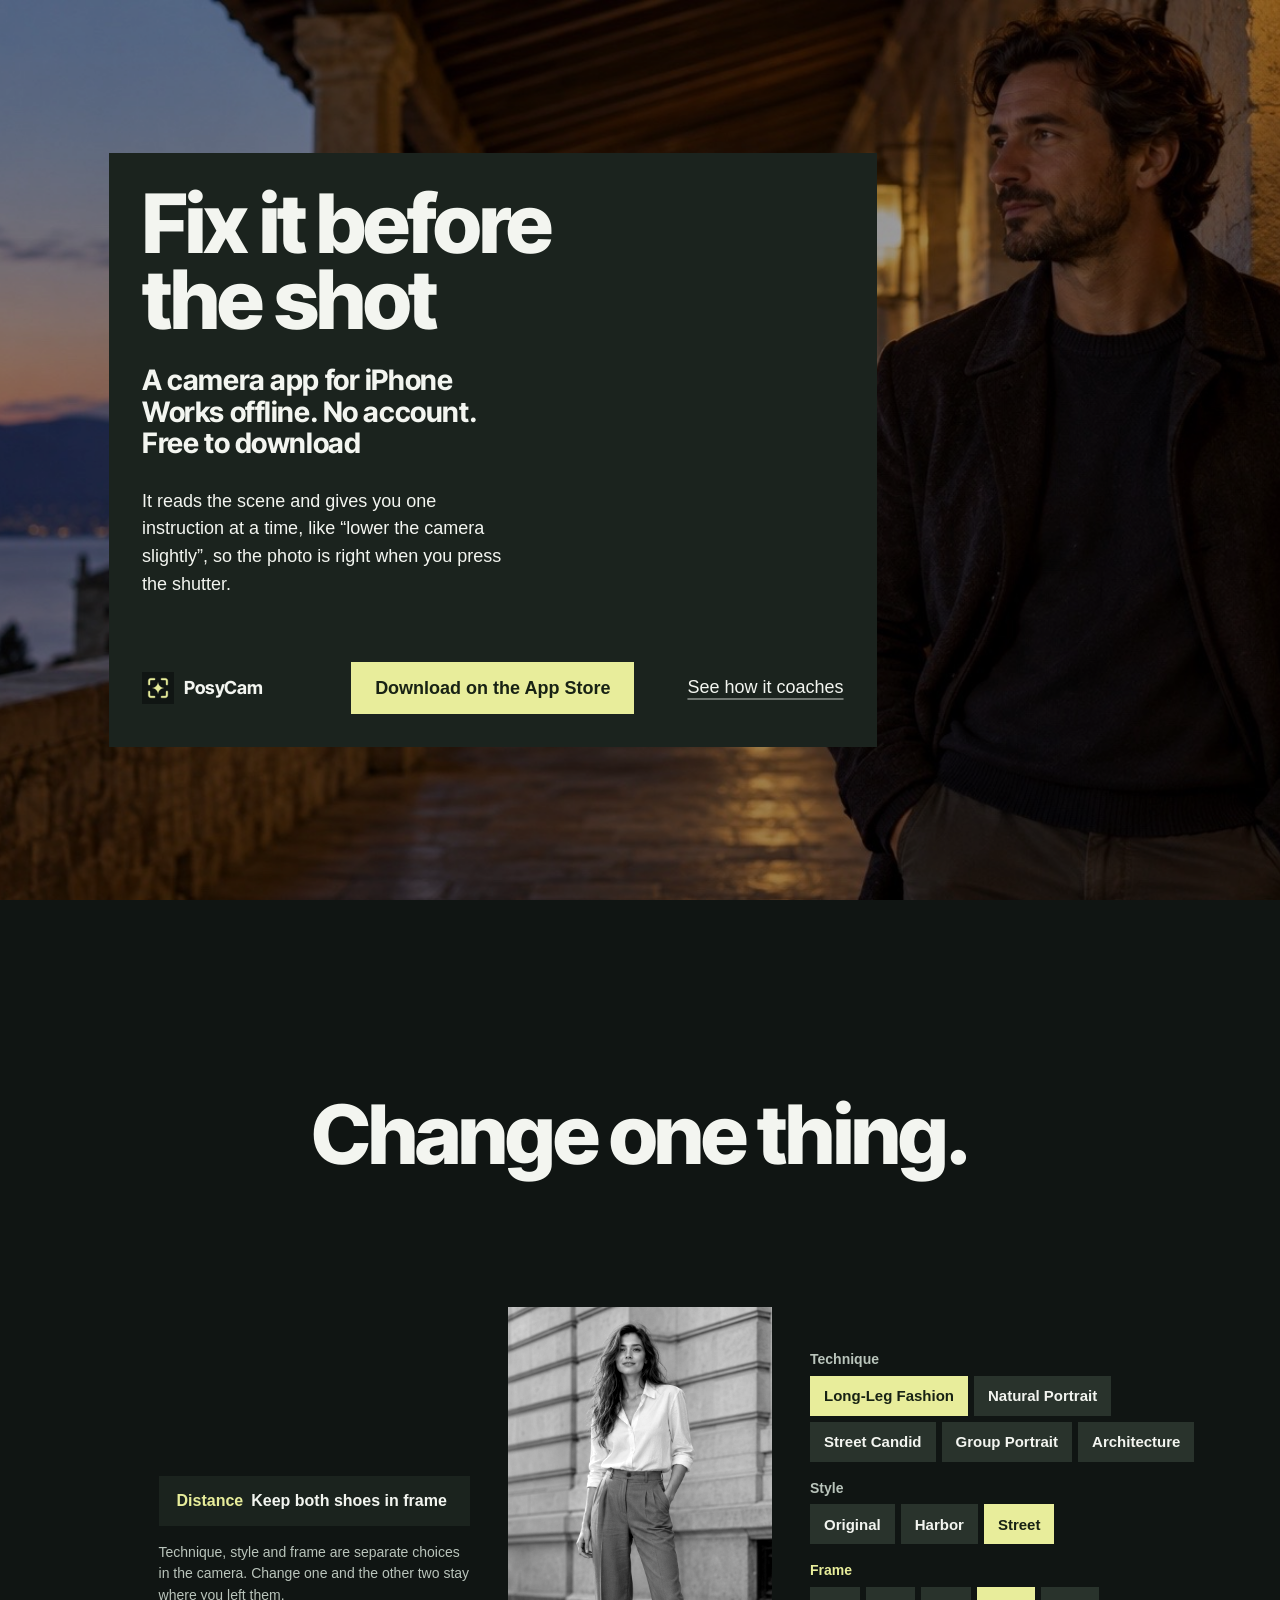
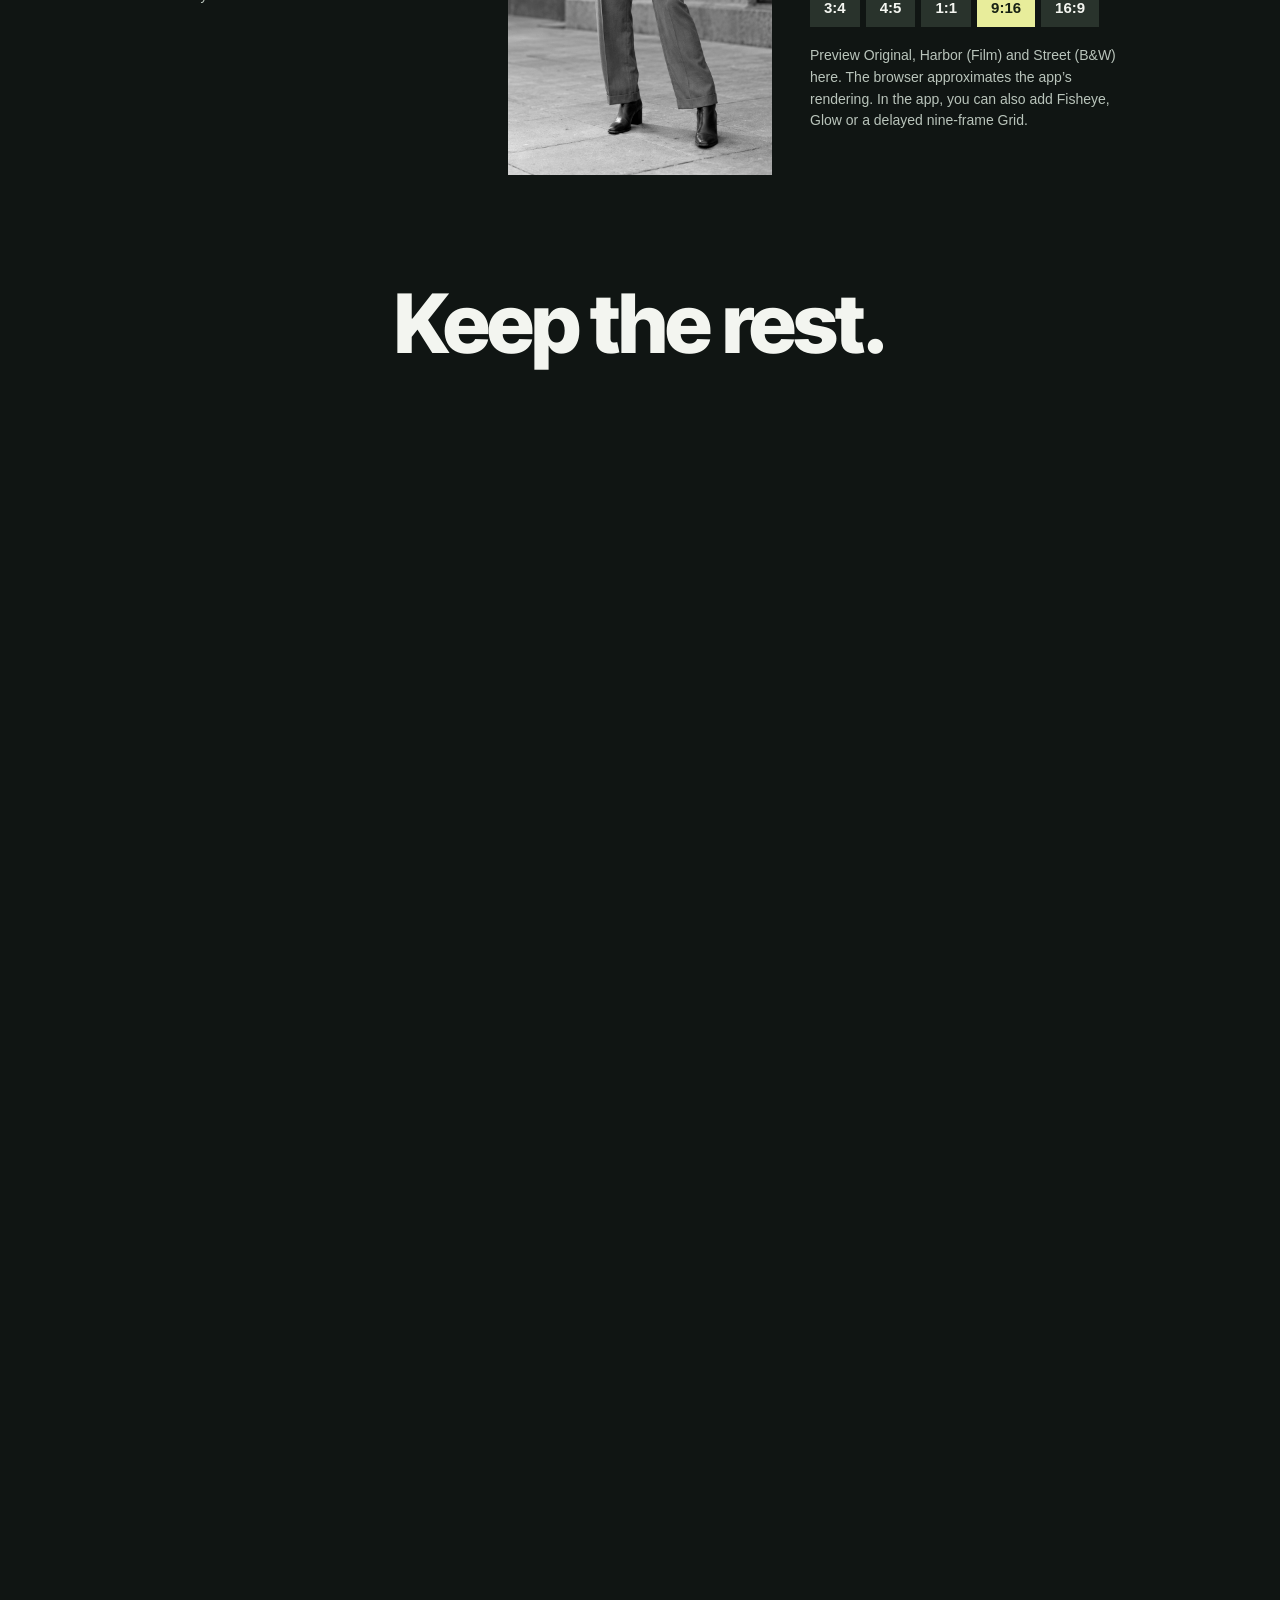
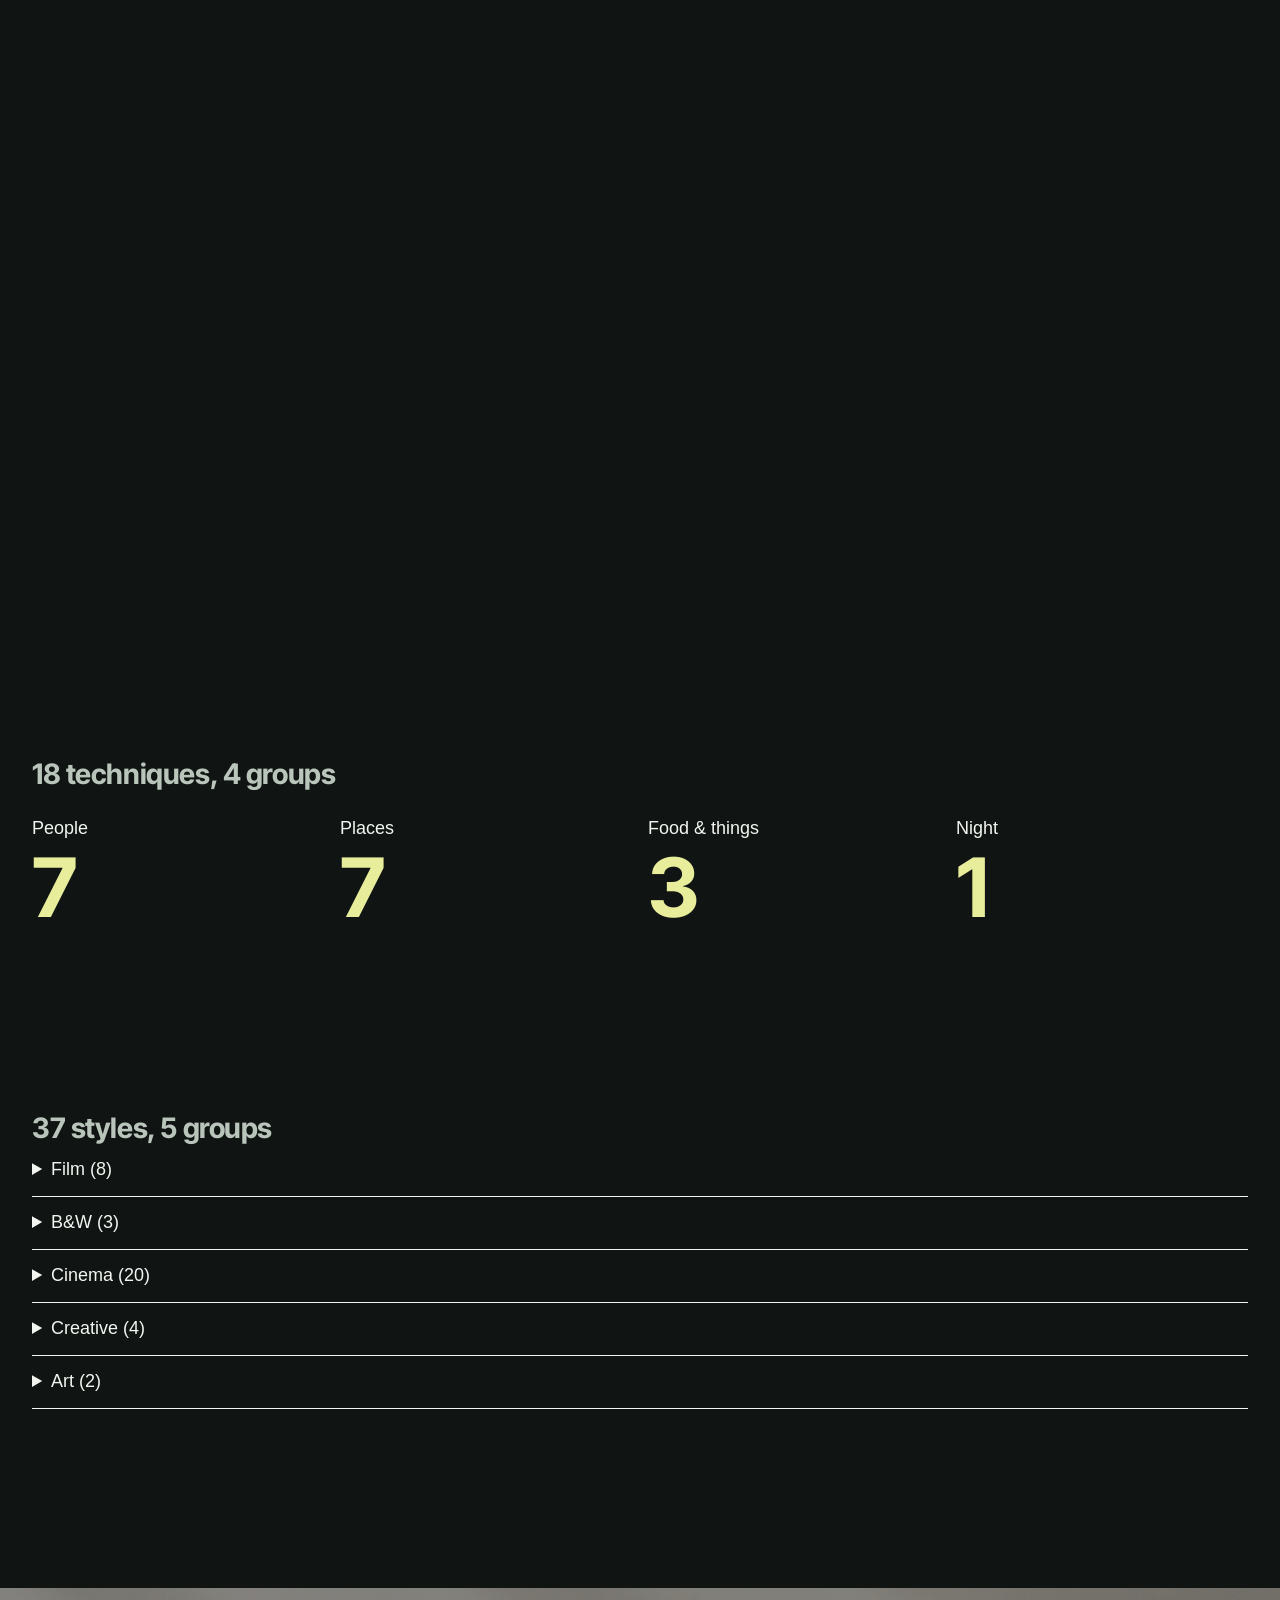
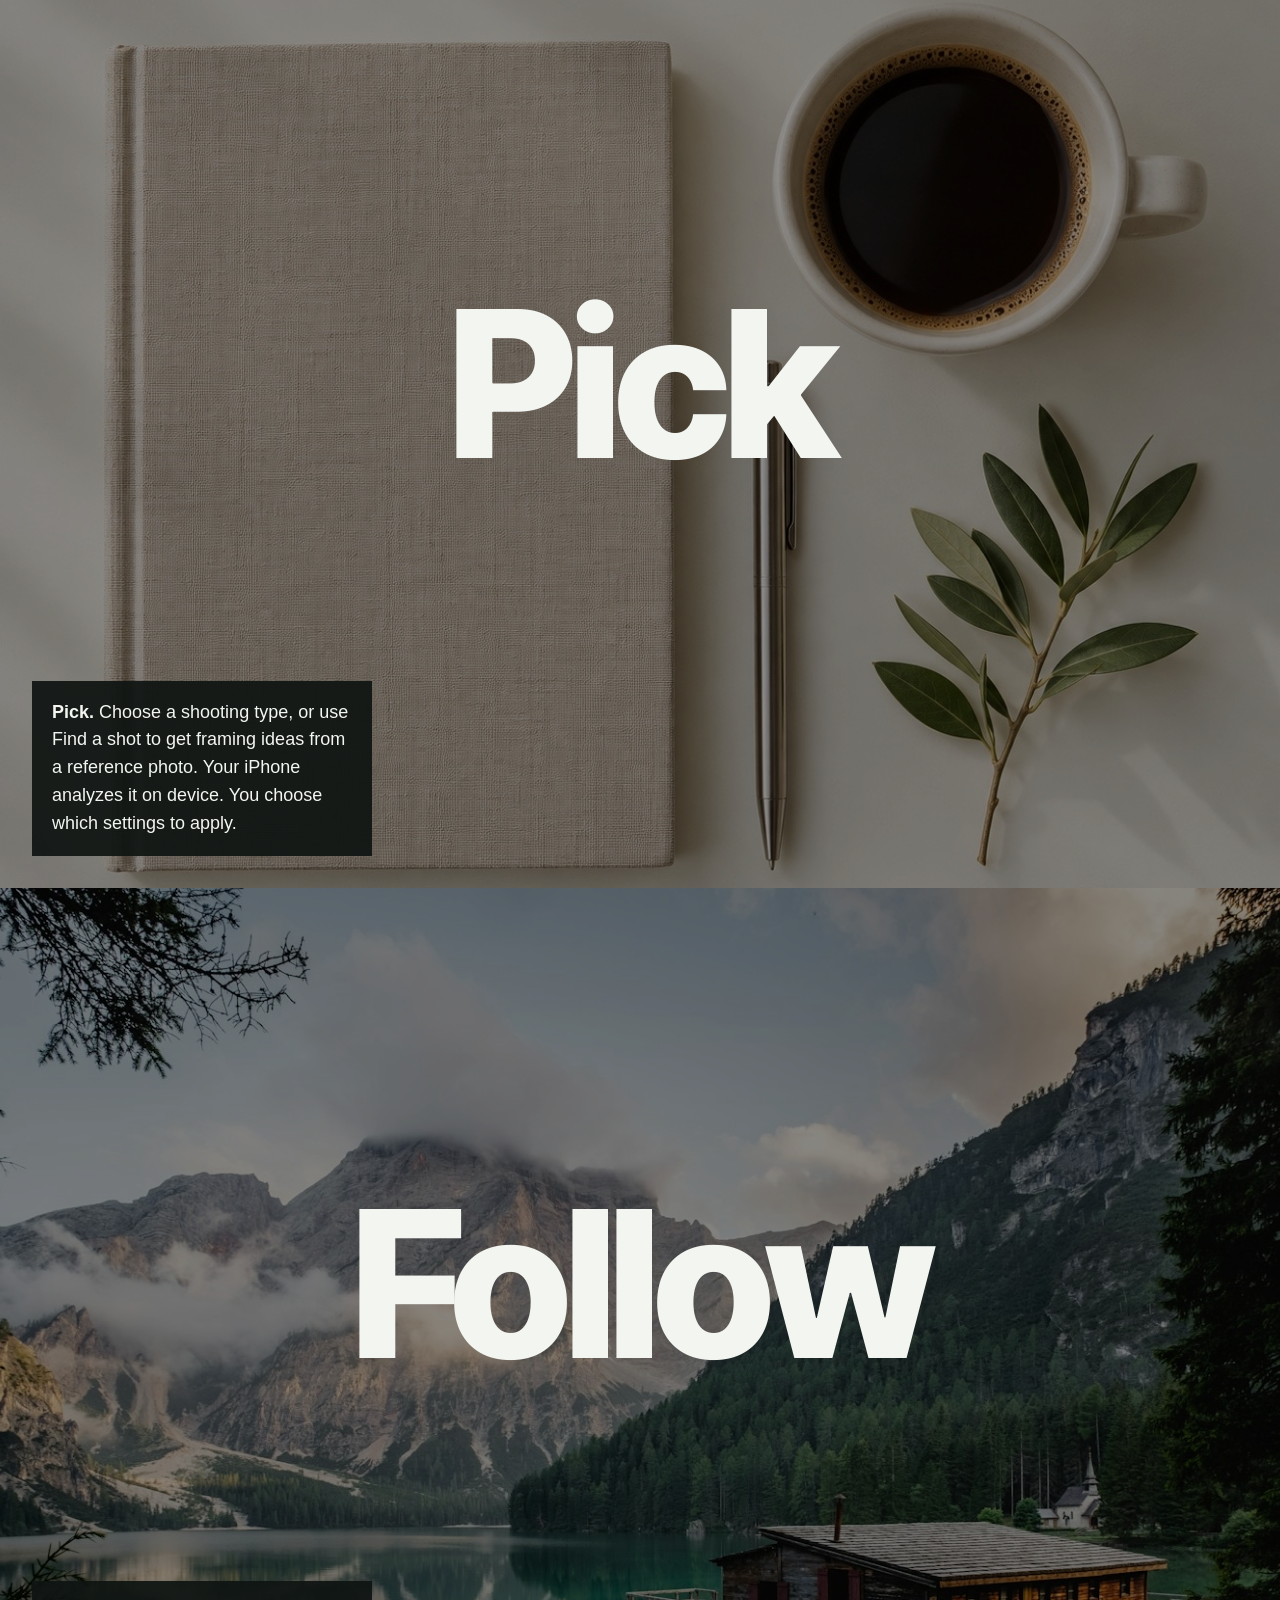
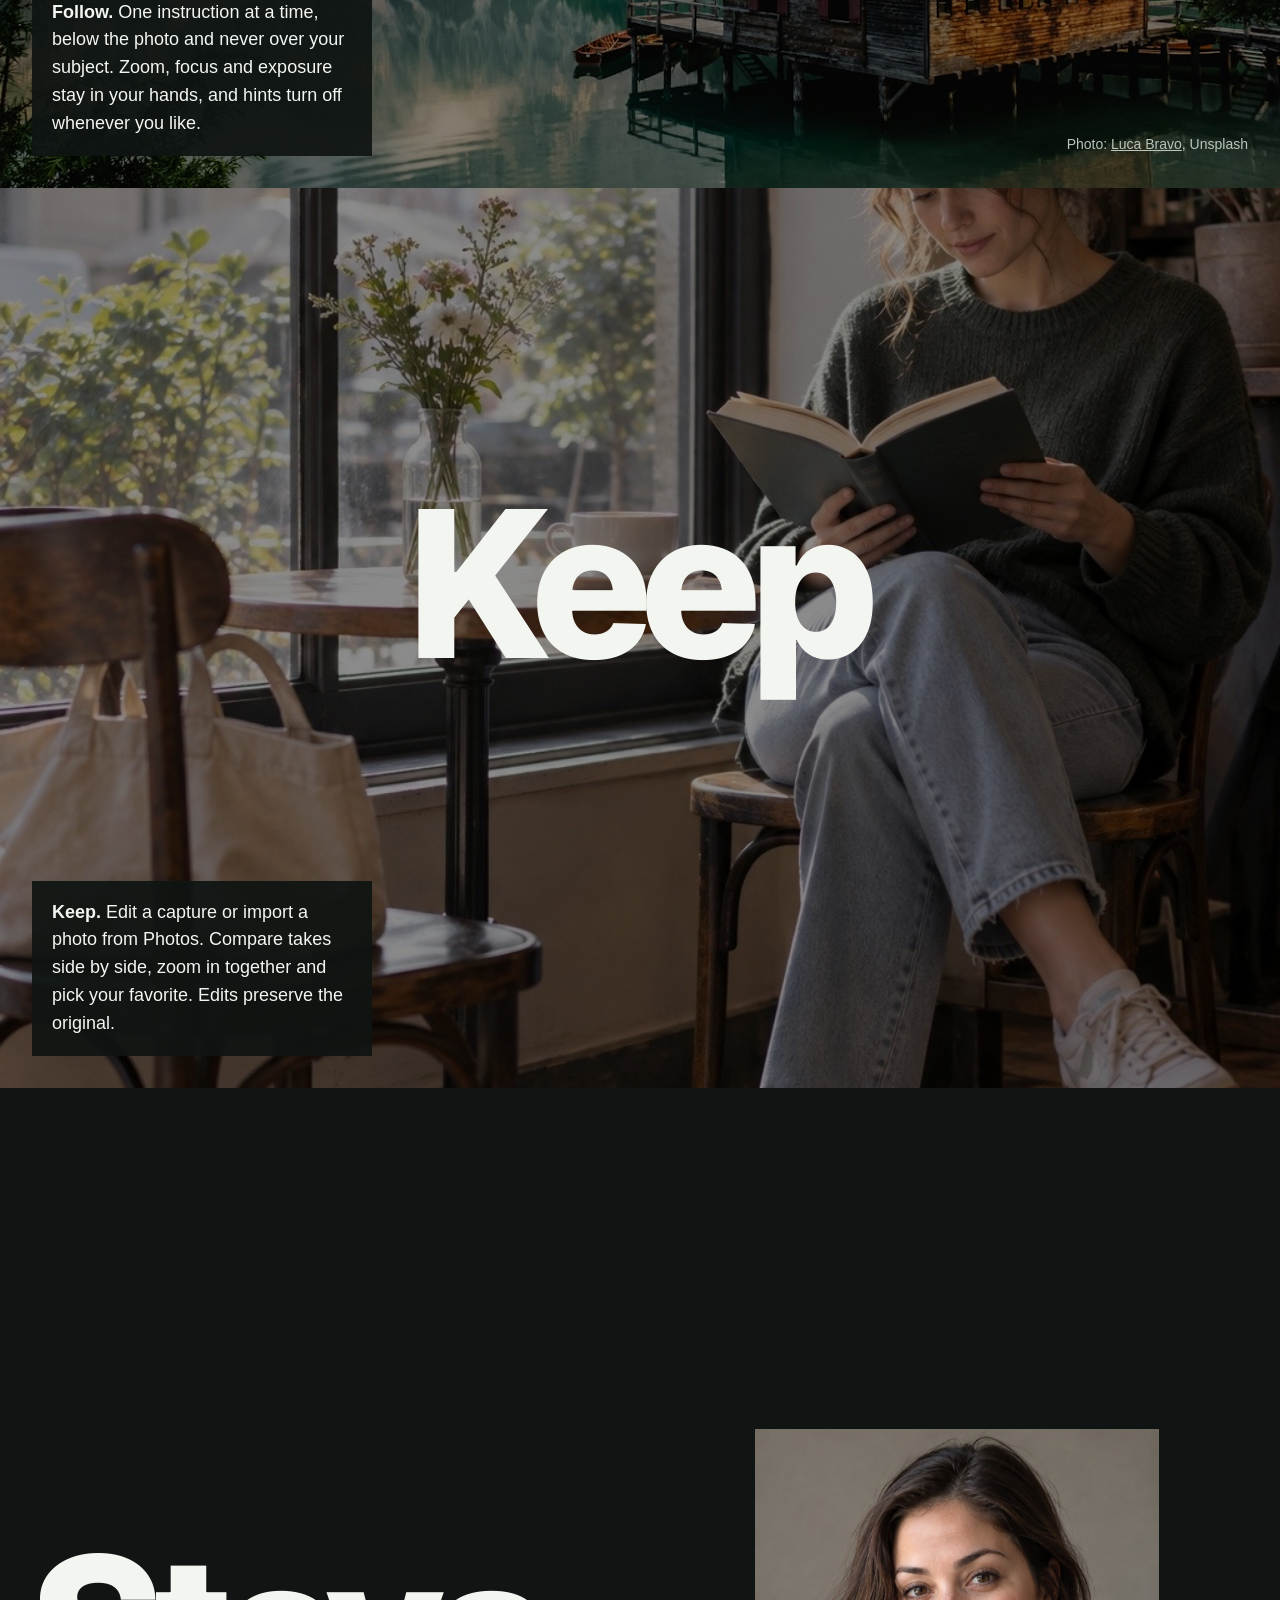
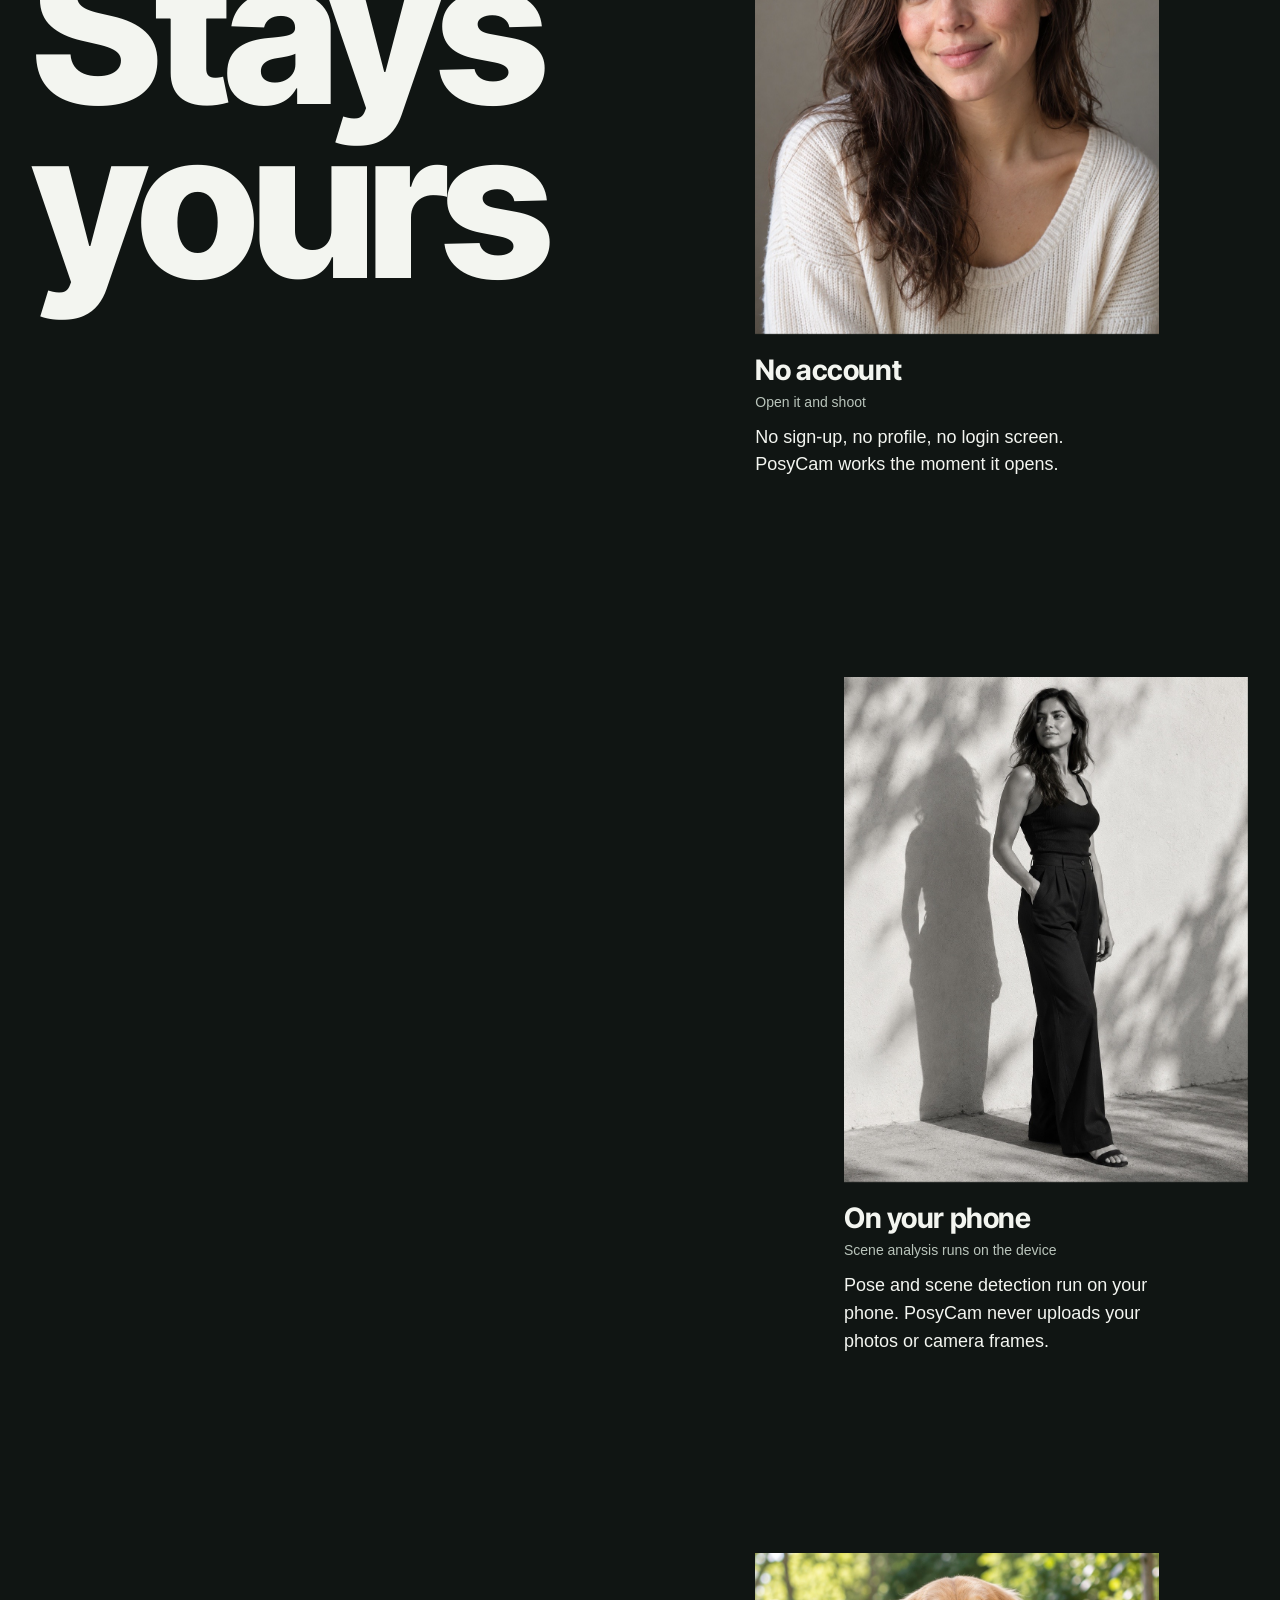
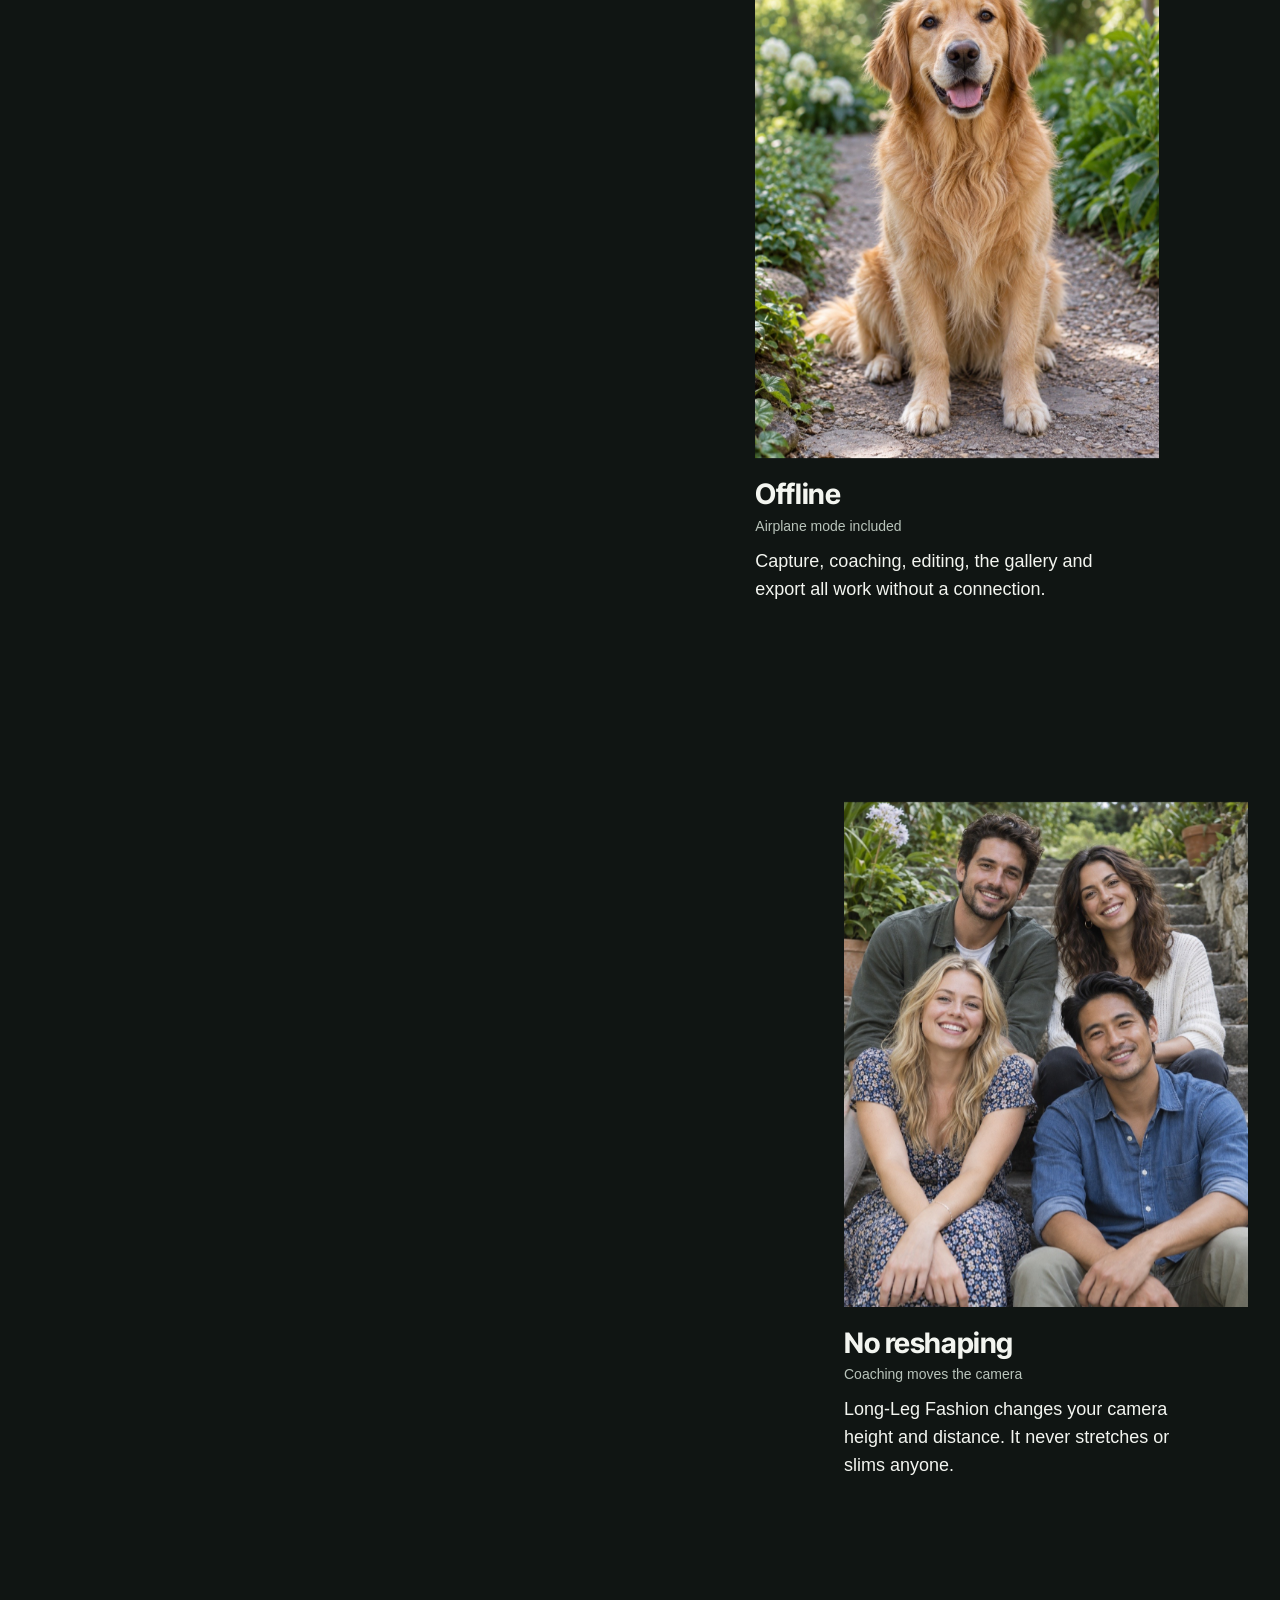
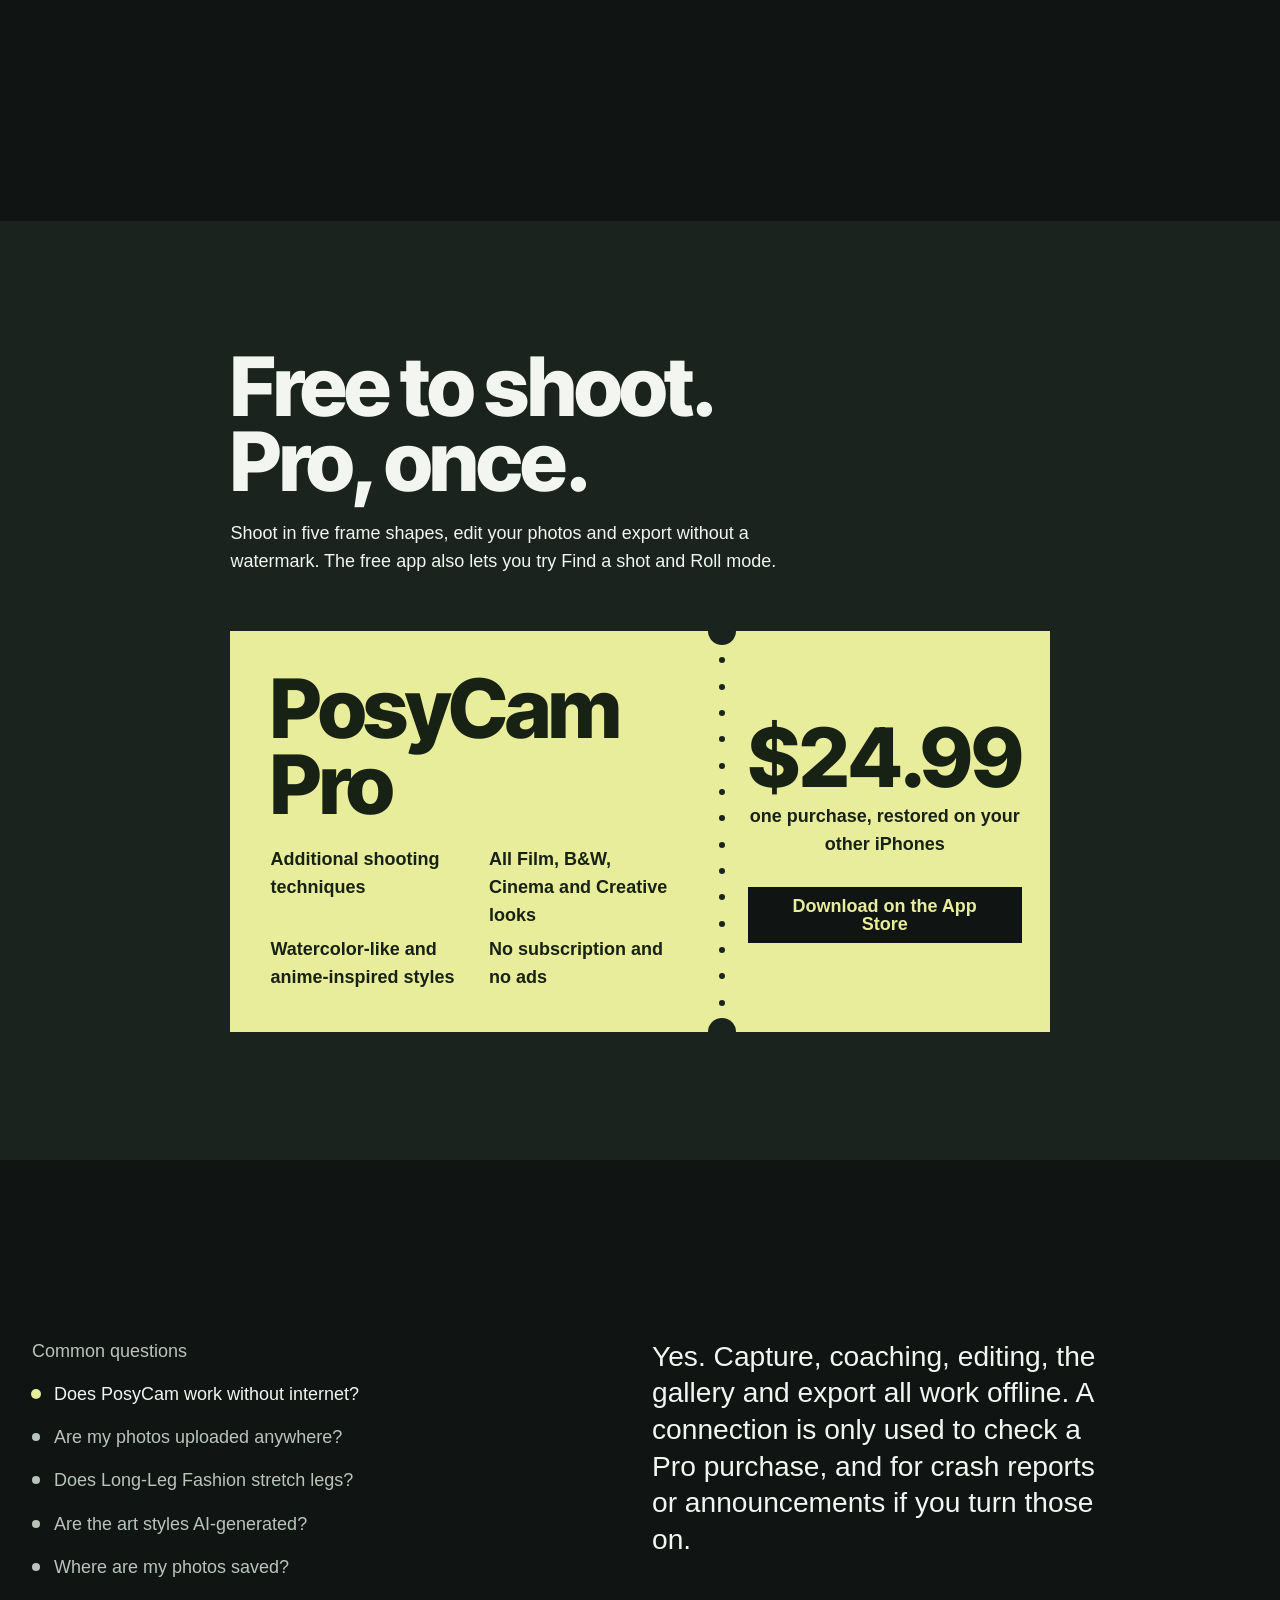
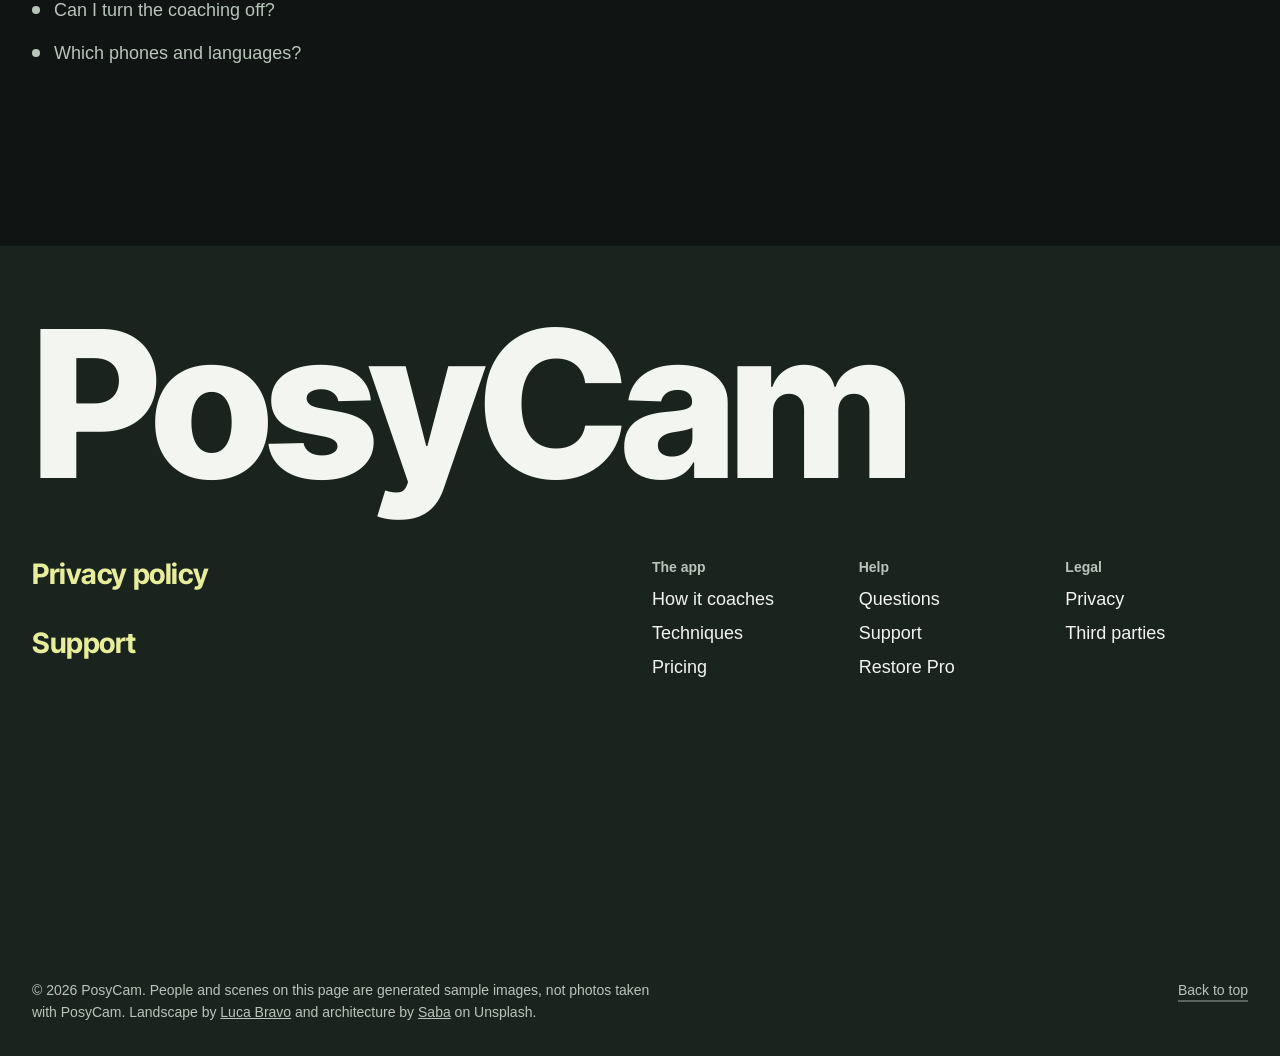
==== commit 58f04483: "Update website for the PosyCam iOS release" ====
--- a/index.html
+++ b/index.html
@@ -13,7 +13,7 @@
   <meta property="og:image" content="https://posycam.io/assets/img/cinematic.jpg">
   <meta name="twitter:card" content="summary_large_image">
   <meta name="theme-color" content="#101513">
-  <link rel="icon" href="assets/img/icon.svg" type="image/svg+xml">
+  <link rel="icon" href="assets/img/apple-touch-icon.png" type="image/png">
   <link rel="apple-touch-icon" href="assets/img/apple-touch-icon.png">
   <link rel="preconnect" href="https://fonts.googleapis.com">
   <link rel="preconnect" href="https://fonts.gstatic.com" crossorigin>
@@ -33,12 +33,12 @@
         <p class="hero__facts" style="--i:1">
           <span>A camera app for iPhone</span>
           <span>Works offline. No account.</span>
-          <span>Coming soon to the App Store</span>
+          <span>Free to download</span>
         </p>
         <p class="hero__lede" style="--i:2">It reads the scene and gives you one instruction at a time, like “lower the camera slightly”, so the photo is right when you press the shutter.</p>
         <div class="hero__foot" style="--i:3">
-          <a class="wordmark" href="index.html" aria-label="PosyCam home"><img src="assets/img/icon.svg" width="32" height="32" alt="">PosyCam</a>
-          <a class="btn" href="mailto:support@posycam.io?subject=Tell%20me%20when%20PosyCam%20launches&amp;body=Please%20email%20me%20when%20PosyCam%20is%20on%20the%20App%20Store.">Email me at launch</a>
+          <a class="wordmark" href="index.html" aria-label="PosyCam home"><img src="assets/img/apple-touch-icon.png" width="32" height="32" alt="">PosyCam</a>
+          <a class="btn" href="https://apps.apple.com/app/posycam/id6829415207">Download on the App Store</a>
           <a class="link" href="#coach">See how it coaches</a>
         </div>
       </div>
@@ -78,8 +78,8 @@
               <p class="controls__label" id="lbl-style">Style</p>
               <div class="chips" role="group" aria-labelledby="lbl-style">
                 <button class="chip" type="button" aria-pressed="true" data-value="original">Original</button>
-                <button class="chip" type="button" aria-pressed="false" data-value="film">Film</button>
-                <button class="chip" type="button" aria-pressed="false" data-value="mono">Monochrome</button>
+                <button class="chip" type="button" aria-pressed="false" data-value="harbor">Harbor</button>
+                <button class="chip" type="button" aria-pressed="false" data-value="street">Street</button>
               </div>
             </div>
             <div class="controls__group" data-axis="frame">
@@ -92,46 +92,29 @@
                 <button class="chip" type="button" aria-pressed="false" data-value="1.7778">16:9</button>
               </div>
             </div>
-            <p class="stage__note">Looks are approximated here in your browser. In the app they render on the camera preview and in the saved photo.</p>
+            <p class="stage__note">Preview Original, Harbor (Film) and Street (B&amp;W) here. The browser approximates the app’s rendering. In the app, you can also add Fisheye, Glow or a delayed nine-frame Grid.</p>
           </div>
         </div>
       </div>
     </section>
 
-    <!-- The techniques, at one type size -->
     <section class="lineup" id="techniques" aria-labelledby="techniques-title">
-      <h2 id="techniques-title" class="lineup__intro" data-reveal><span>Thirteen techniques, four groups</span></h2>
-      <table>
-        <caption class="vh">PosyCam techniques, what each coaches, its suggested frame and whether it is free</caption>
-        <thead class="vh">
-          <tr><th scope="col">Technique</th><th scope="col">What it coaches</th><th scope="col">Frame</th><th scope="col">Access</th></tr>
-        </thead>
-        <tbody>
-          <tr><th scope="rowgroup" colspan="4">People</th></tr>
-          <tr class="row" style="--i:0"><td class="t-name">Natural Portrait</td><td class="t-what">Comfortable perspective, balanced framing</td><td class="t-frame">3:4</td><td class="t-tier">Free</td></tr>
-          <tr class="row" style="--i:1"><td class="t-name">Long-Leg Fashion</td><td class="t-what">Lower viewpoint; head and shoes kept in frame</td><td class="t-frame">4:5</td><td class="t-tier pro">Pro</td></tr>
-          <tr class="row" style="--i:2"><td class="t-name">Cinematic Portrait</td><td class="t-what">Negative space and leading lines</td><td class="t-frame">16:9</td><td class="t-tier pro">Pro</td></tr>
-          <tr class="row" style="--i:3"><td class="t-name">Streamlined Silhouette</td><td class="t-what">Pose and background separation, no reshaping</td><td class="t-frame">3:4</td><td class="t-tier pro">Pro</td></tr>
-          <tr class="row" style="--i:4"><td class="t-name">Street Candid</td><td class="t-what">Room for movement</td><td class="t-frame">9:16</td><td class="t-tier pro">Pro</td></tr>
-          <tr class="row" style="--i:5"><td class="t-name">Group Portrait</td><td class="t-what">Room for everyone, every face clear</td><td class="t-frame">3:4</td><td class="t-tier">Free</td></tr>
-          <tr class="row" style="--i:6"><td class="t-name">Pet Portrait</td><td class="t-what">Their eye level and a simple background</td><td class="t-frame">4:5</td><td class="t-tier">Free</td></tr>
-        </tbody>
-        <tbody>
-          <tr><th scope="rowgroup" colspan="4">Places</th></tr>
-          <tr class="row" style="--i:0"><td class="t-name">Landscape</td><td class="t-what">Horizon, balance and depth with no one in the photo</td><td class="t-frame">16:9</td><td class="t-tier">Free</td></tr>
-          <tr class="row" style="--i:1"><td class="t-name">Architecture</td><td class="t-what">Upright lines and a clean edge</td><td class="t-frame">3:4</td><td class="t-tier">Free</td></tr>
-        </tbody>
-        <tbody>
-          <tr><th scope="rowgroup" colspan="4">Food &amp; things</th></tr>
-          <tr class="row" style="--i:0"><td class="t-name">Food</td><td class="t-what">A diner's view and soft window light</td><td class="t-frame">4:5</td><td class="t-tier">Free</td></tr>
-          <tr class="row" style="--i:1"><td class="t-name">Flat-lay</td><td class="t-what">Straight down, items squared to the frame</td><td class="t-frame">1:1</td><td class="t-tier">Free</td></tr>
-          <tr class="row" style="--i:2"><td class="t-name">Minimalist Editorial</td><td class="t-what">Simple shapes and a quieter background</td><td class="t-frame">4:5</td><td class="t-tier pro">Pro</td></tr>
-        </tbody>
-        <tbody>
-          <tr><th scope="rowgroup" colspan="4">Night</th></tr>
-          <tr class="row" style="--i:0"><td class="t-name">Low Light</td><td class="t-what">Light on the subject and a steady phone</td><td class="t-frame">9:16</td><td class="t-tier">Free</td></tr>
-        </tbody>
-      </table>
+      <h2 id="techniques-title" class="lineup__intro">18 techniques, 4 groups</h2>
+      <dl>
+        <div><dt>People</dt><dd>7</dd></div>
+        <div><dt>Places</dt><dd>7</dd></div>
+        <div><dt>Food &amp; things</dt><dd>3</dd></div>
+        <div><dt>Night</dt><dd>1</dd></div>
+      </dl>
+    </section>
+
+    <section class="lineup" id="styles" aria-labelledby="styles-title">
+      <h2 id="styles-title" class="lineup__intro">37 styles, 5 groups</h2>
+      <details><summary>Film (8)</summary><p>Harbor, Studio, Dusk, Vivid, Sunlit, Everyday, Snapshot, Slide</p></details>
+      <details><summary>B&amp;W (3)</summary><p>Street, Fine, Push</p></details>
+      <details><summary>Cinema (20)</summary><p>Amélie Garden, Grand Budapest, Moonrise Summer, Darjeeling Ochre, Blade Runner Dusk, Matrix Green, Mad Max Heat, Dune Spice, Interstellar Dust, Inception Steel, Dark Knight Blue, Joker Grit, La La Twilight, Her Pastel, Chungking Night, In the Mood Ruby, Fallen Angels, Drive Neon, Godfather Amber, Oz Technicolor</p></details>
+      <details><summary>Creative (4)</summary><p>Cyberpunk Neon, Golden Hour, Faded Vintage, Cool Cinematic</p></details>
+      <details><summary>Art (2)</summary><p>Watercolor-like, Anime-inspired</p></details>
     </section>
 
     <!-- How it works: one verb at a time -->
@@ -140,7 +123,7 @@
       <div class="verb-panel">
         <img src="assets/img/flatlay.jpg" width="1254" height="1254" alt="Sample scene: a breakfast table photographed from directly above." loading="lazy">
         <p class="verb-panel__word display" aria-hidden="true">Pick</p>
-        <p class="verb-panel__text" data-reveal><span><b>Pick.</b> Start from what you're shooting: people, places, food and things, or night. PosyCam suggests a frame and a look, and Undo puts yours back.</span></p>
+        <p class="verb-panel__text" data-reveal><span><b>Pick.</b> Choose a shooting type, or use Find a shot to get framing ideas from a reference photo. Your iPhone analyzes it on device. You choose which settings to apply.</span></p>
       </div>
       <div class="verb-panel">
         <img src="assets/img/landscape.jpg" width="1400" height="933" alt="A wooden boathouse on a still mountain lake." loading="lazy">
@@ -151,7 +134,7 @@
       <div class="verb-panel">
         <img src="assets/img/cafe.jpg" width="1024" height="1536" alt="Sample scene: a café table by a rainy window." loading="lazy">
         <p class="verb-panel__word display" aria-hidden="true">Keep</p>
-        <p class="verb-panel__text" data-reveal><span><b>Keep.</b> The shutter saves and the camera stays open. Crop, relight and restyle later; the original is never overwritten.</span></p>
+        <p class="verb-panel__text" data-reveal><span><b>Keep.</b> Edit a capture or import a photo from Photos. Compare takes side by side, zoom in together and pick your favorite. Edits preserve the original.</span></p>
       </div>
     </section>
 
@@ -190,14 +173,14 @@
     <section class="pricing" id="pricing" aria-labelledby="pricing-title">
       <div class="pricing__head" data-reveal>
         <h2 id="pricing-title" class="display" style="--i:0">Free to shoot.<br> Pro, once.</h2>
-        <p style="--i:1">The free app includes eight techniques, the Original and Harbor looks, all five frames, manual controls, the editor, the gallery and full-resolution export without a watermark. Pro unlocks the rest.</p>
+        <p style="--i:1">Shoot in five frame shapes, edit your photos and export without a watermark. The free app also lets you try Find a shot and Roll mode.</p>
       </div>
       <div class="ticket" data-reveal>
         <div class="ticket__main" style="--i:0">
           <h3 class="display">PosyCam Pro</h3>
           <ul>
-            <li>Five more techniques</li>
-            <li>Every film and monochrome look</li>
+            <li>Additional shooting techniques</li>
+            <li>All Film, B&amp;W, Cinema and Creative looks</li>
             <li>Watercolor-like and anime-inspired styles</li>
             <li>No subscription and no ads</li>
           </ul>
@@ -205,7 +188,7 @@
         <div class="ticket__stub" style="--i:1">
           <p class="ticket__price display">$24.99</p>
           <p class="ticket__once">one purchase, restored on your other iPhones</p>
-          <a class="btn" href="mailto:support@posycam.io?subject=Tell%20me%20when%20PosyCam%20launches&amp;body=Please%20email%20me%20when%20PosyCam%20is%20on%20the%20App%20Store.">Email me at launch</a>
+          <a class="btn" href="https://apps.apple.com/app/posycam/id6829415207">Download on the App Store</a>
         </div>
         <span class="ticket__notch ticket__notch--top" aria-hidden="true"></span>
         <span class="ticket__notch ticket__notch--bottom" aria-hidden="true"></span>
@@ -235,7 +218,7 @@
         </div>
         <div class="faq__item">
           <button class="faq__q" type="button" aria-expanded="false" aria-controls="a5" id="q5">Where are my photos saved?</button>
-          <div class="faq__a" id="a5" role="region" aria-labelledby="q5"><p>In PosyCam's own gallery, with every edit kept reversible, and in your photo library unless you turn that off. Deleting a photo in PosyCam leaves the library copy alone.</p></div>
+          <div class="faq__a" id="a5" role="region" aria-labelledby="q5"><p>Regular captures appear in the app gallery and, by default, in Photos. In Roll mode, your 24 or 36 frames stay hidden until you develop the contact sheet. Deleting a photo in PosyCam leaves the library copy alone.</p></div>
         </div>
         <div class="faq__item">
           <button class="faq__q" type="button" aria-expanded="false" aria-controls="a6" id="q6">Can I turn the coaching off?</button>
@@ -243,7 +226,7 @@
         </div>
         <div class="faq__item">
           <button class="faq__q" type="button" aria-expanded="false" aria-controls="a7" id="q7">Which phones and languages?</button>
-          <div class="faq__a" id="a7" role="region" aria-labelledby="q7"><p>iPhone with iOS 18.2 or later at launch; Android is in development. The app speaks English, Traditional and Simplified Chinese, Japanese, Korean, Spanish, Brazilian Portuguese and Indonesian.</p></div>
+          <div class="faq__a" id="a7" role="region" aria-labelledby="q7"><p>iPhone with iOS 18.2 or later. Android is in development. The app speaks English, Traditional and Simplified Chinese, Japanese, Korean, French, German, Spanish, Brazilian Portuguese and Indonesian.</p></div>
         </div>
       </div>
       <div class="faq__pane" id="faq-pane" aria-live="polite"></div>
@@ -254,7 +237,6 @@
     <p class="foot__name display" style="--i:0">PosyCam</p>
     <div class="foot__row" style="--i:1">
       <ul class="foot__places">
-        <li><a href="mailto:support@posycam.io">support@posycam.io</a></li>
         <li><a href="privacy/index.html">Privacy policy</a></li>
         <li><a href="support/index.html">Support</a></li>
       </ul>
--- a/assets/css/site.css
+++ b/assets/css/site.css
@@ -110,15 +110,21 @@
 }
 .stage__title { display: contents; }
 .stage__half { font-size: var(--s-2); text-align: center; }
+@property --r {
+  syntax: "<number>";
+  inherits: false;
+  initial-value: 0.8;
+}
 .viewfinder {
   --r: 0.8;
+  transition: --r 320ms ease-in-out;
   width: min(66vw, calc(36svh * var(--r))); aspect-ratio: var(--r);
   background: var(--matte); overflow: hidden; position: relative;
 }
 .viewfinder img { width: 100%; height: 100%; object-fit: cover; transition: opacity 260ms ease, filter 400ms ease; }
 .viewfinder img.is-swapping { opacity: 0; }
-.viewfinder[data-style="film"] img { filter: sepia(0.22) saturate(1.2) contrast(1.06) brightness(1.03) hue-rotate(-8deg); }
-.viewfinder[data-style="mono"] img { filter: grayscale(1) contrast(1.18) brightness(1.02); }
+.viewfinder[data-style="harbor"] img { filter: sepia(0.22) saturate(1.2) contrast(1.06) brightness(1.03) hue-rotate(-8deg); }
+.viewfinder[data-style="street"] img { filter: grayscale(1) contrast(1.18) brightness(1.02); }
 
 .coach { background: var(--surface); padding: 14px 18px; width: min(100%, 420px); font: 600 16px/1.35 var(--text); }
 .coach b { color: var(--accent); font-weight: 700; margin-right: 8px; }
@@ -153,30 +159,16 @@
   .stage__half--bottom { color: var(--ink); }
 }
 
-/* ---------- Techniques: line-up at one size ---------- */
+/* ---------- Technique counts ---------- */
 .lineup { margin-top: var(--gap); padding: 0 var(--m); }
 .lineup__intro { font: 700 var(--s-3)/1.15 var(--display); letter-spacing: -0.015em; color: var(--muted); max-width: 30ch; }
-.lineup table { width: 100%; border-collapse: collapse; font: 500 var(--s-3)/1.5 var(--display); letter-spacing: -0.01em; }
-.lineup th, .lineup td { padding: 0; text-align: left; vertical-align: baseline; font-weight: 500; }
-.lineup tbody th[scope="rowgroup"] {
-  color: var(--accent); padding: 72px 0 20px;
-  position: sticky; top: 0; background: var(--bg); z-index: 1;
-}
-.lineup td.t-name { width: 28%; }
-.lineup td.t-what { width: 54%; color: var(--muted); padding-right: 24px; }
-.lineup td.t-frame { width: 8%; font-variant-numeric: tabular-nums; }
-.lineup td.t-tier { text-align: right; }
-.lineup td.t-tier.pro { color: var(--accent); }
-.lineup tr.row td { padding-block: 0.12em; }
-
+.lineup details { padding-block: 0.75rem; border-bottom: 1px solid currentColor; }
+.lineup summary { cursor: pointer; }
+.lineup details p { max-width: 68ch; margin-top: 0.5rem; }
+.lineup dl { display: grid; grid-template-columns: repeat(4, 1fr); gap: 1rem; margin: 1.5rem 0 0; }
+.lineup dd { margin: 0; font: 700 var(--s-2)/1.1 var(--display); color: var(--accent); }
 @media (max-width: 760px) {
-  .lineup table, .lineup tbody, .lineup tr, .lineup td, .lineup th { display: block; width: auto !important; }
-  .lineup thead { display: none; }
-  .lineup tbody th[scope="rowgroup"] { padding: 48px 0 12px; }
-  .lineup tr.row { display: grid; grid-template-columns: 1fr auto auto; column-gap: 12px; margin-bottom: 18px; }
-  .lineup td.t-name { grid-column: 1 / -1; font-size: var(--s-3); }
-  .lineup td.t-what { grid-column: 1; font: 400 var(--s-5)/1.4 var(--text); padding-right: 0; }
-  .lineup td.t-frame, .lineup td.t-tier { font: 600 var(--s-5)/1.4 var(--text); }
+  .lineup dl { grid-template-columns: repeat(2, 1fr); }
 }
 
 /* ---------- How it works: one verb at a time ---------- */
@@ -204,6 +196,7 @@
 .promises__title { grid-column: 1 / 7; align-self: start; position: sticky; top: 0; height: 100svh; display: flex; align-items: center; }
 .promises__title h2 { font-size: var(--s-1); line-height: 0.85; color: var(--ink); }
 .promises__list { grid-column: 8 / 13; display: grid; gap: 22svh; padding: 18svh 0; }
+.promise { width: 82%; }
 .promise:nth-child(even) { margin-left: 18%; }
 .promise img { width: 100%; aspect-ratio: 4 / 5; object-fit: cover; }
 .promise h3 { font: 700 var(--s-3)/1.2 var(--display); letter-spacing: -0.015em; margin-top: 20px; }
@@ -364,14 +357,12 @@
 html.js [data-reveal].in > :not([aria-hidden="true"]) { opacity: 1; transform: none; }
 html.js [data-reveal="mask"] > img { opacity: 1; transform: none; clip-path: inset(0 0 100% 0); transition: clip-path 900ms var(--ease-out); }
 html.js [data-reveal="mask"].in > img { clip-path: inset(0 0 0 0); }
-html.js .lineup tr.row { opacity: 0; transform: translateY(16px); transition: opacity 600ms var(--ease-out), transform 600ms var(--ease-out); transition-delay: calc(var(--i, 0) * 50ms); }
-html.js .lineup tbody.in tr.row { opacity: 1; transform: none; }
 
 @media (prefers-reduced-motion: reduce) {
   html { scroll-behavior: auto; }
   .hero__photo { animation: none; }
-  html.js [data-reveal] > :not([aria-hidden="true"]), html.js .lineup tr.row { opacity: 1 !important; transform: none !important; transition: none !important; }
+  html.js [data-reveal] > :not([aria-hidden="true"]) { opacity: 1 !important; transform: none !important; transition: none !important; }
   html.js [data-reveal="mask"] > img { clip-path: none !important; }
-  .viewfinder img, .faq__pane { transition: none !important; }
+  .viewfinder, .viewfinder img, .faq__pane { transition: none !important; }
   .btn, .chip, .faq__q::before { transition: none; }
 }
